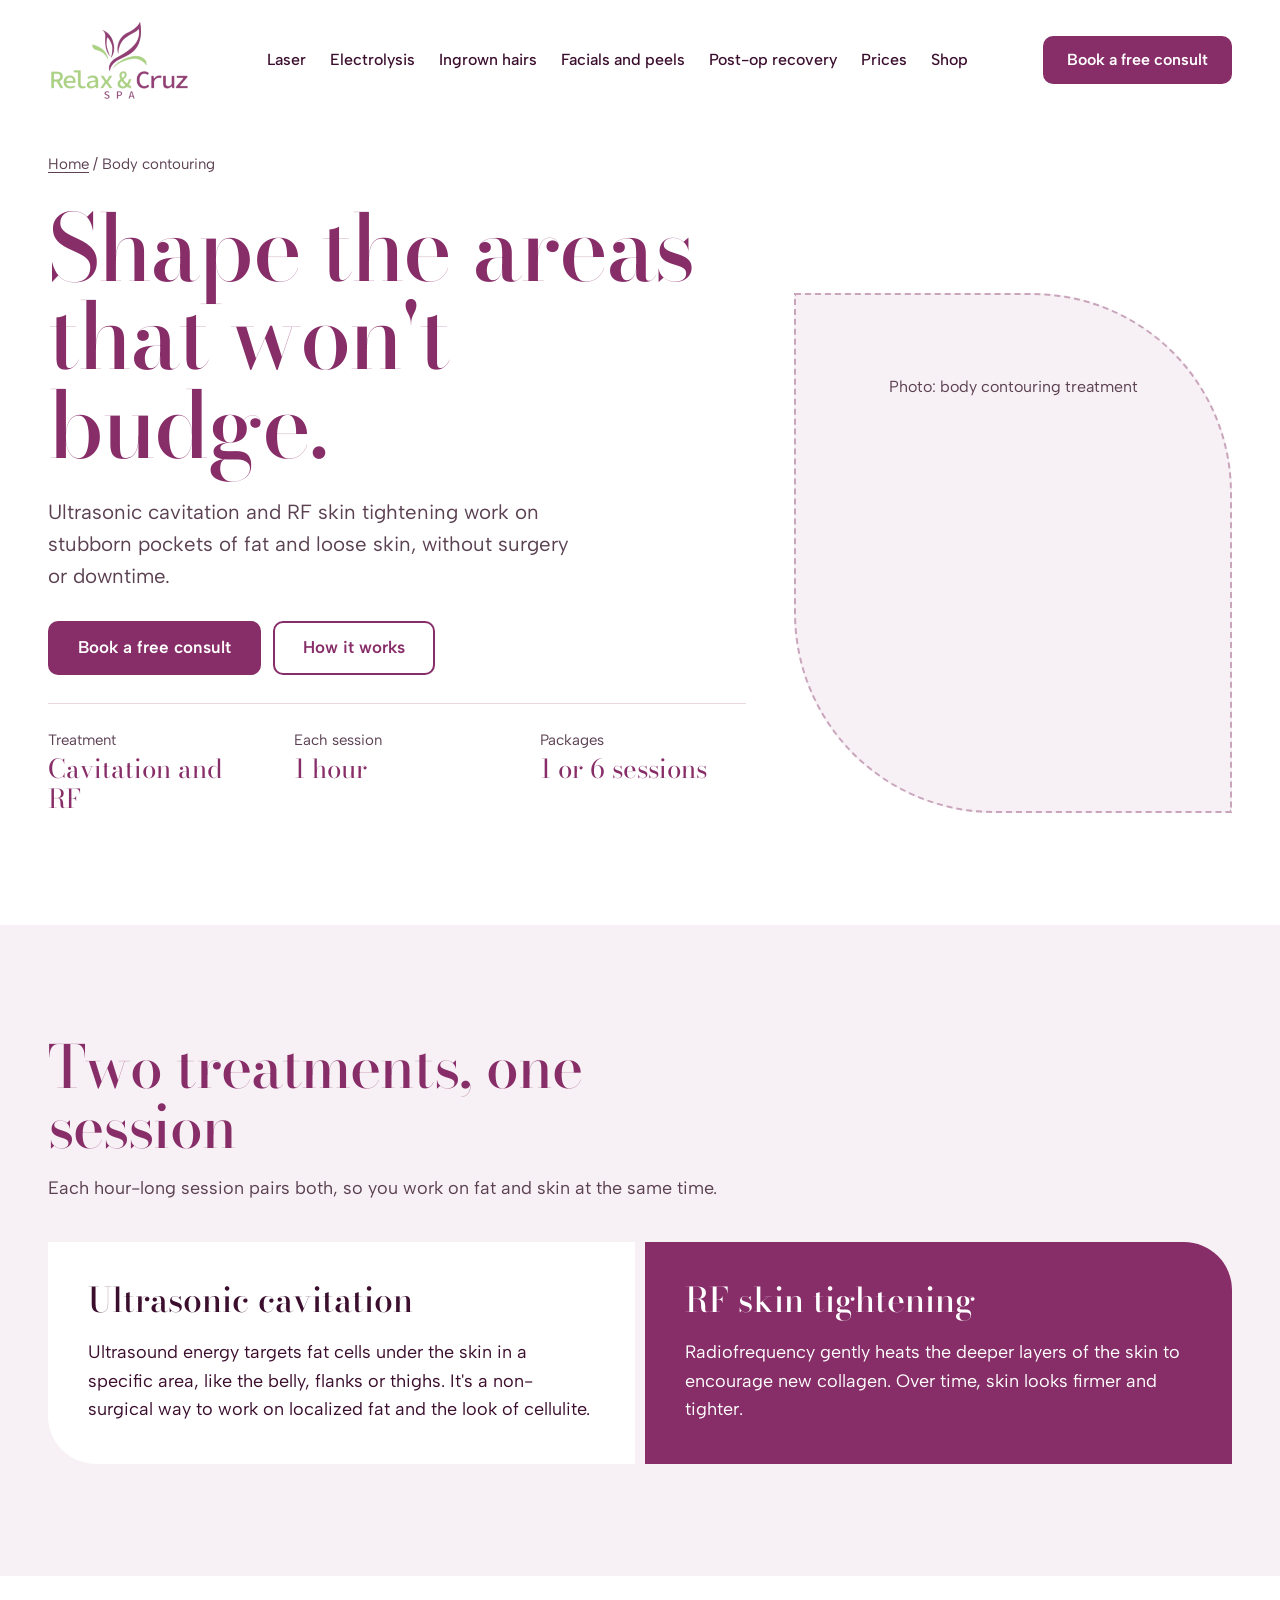
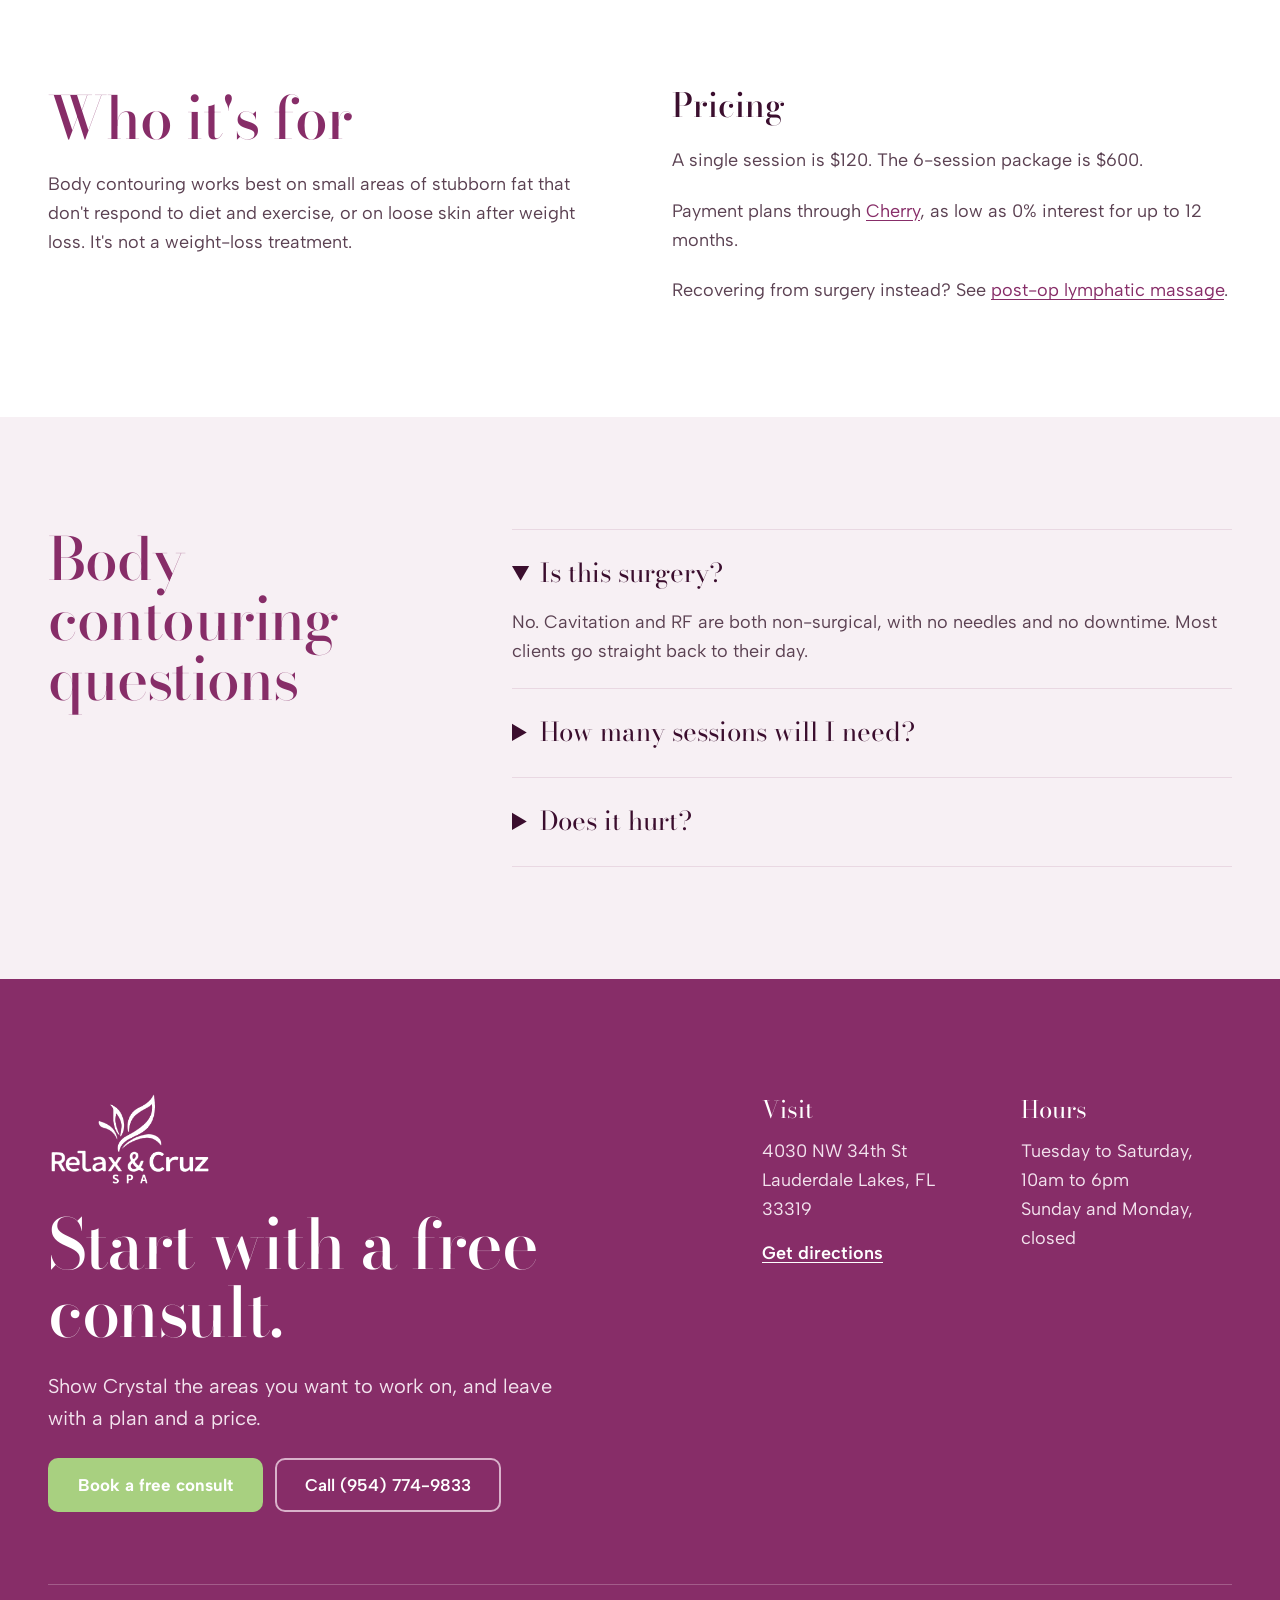
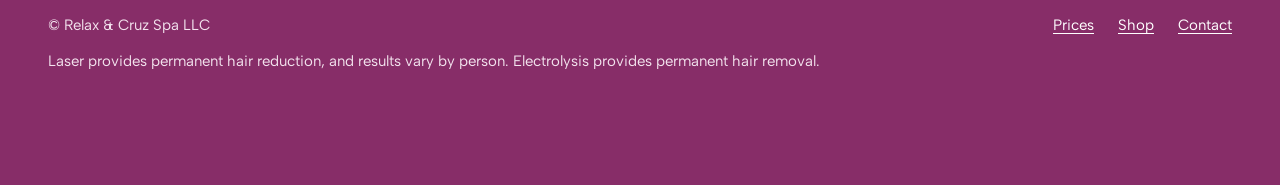
==== body-contouring/index.html @ 71f92987 "Remove footer Blog link that pointed to a page that doesn't exist Found by a crawl of the live site:" ====
<!doctype html>
<html lang="en">
<head>
<meta charset="utf-8">
<meta name="viewport" content="width=device-width, initial-scale=1">
<title>Non-Surgical Body Contouring in Lauderdale Lakes, FL | Cavitation and RF | Relax &amp; Cruz Spa</title>
<meta name="description" content="Non-surgical body contouring in Lauderdale Lakes, FL: ultrasonic cavitation for stubborn fat and RF skin tightening for loose skin. Single sessions or a 6-session package.">
<link rel="canonical" href="https://www.relaxandcruzspa.com/body-contouring/">
<meta property="og:type" content="website">
<meta property="og:site_name" content="Relax &amp; Cruz Spa">
<meta property="og:title" content="Non-surgical body contouring">
<meta property="og:description" content="Ultrasonic cavitation and RF skin tightening for stubborn areas and loose skin. No surgery, no downtime. Lauderdale Lakes, FL.">
<meta property="og:url" content="https://www.relaxandcruzspa.com/body-contouring/">
<meta name="theme-color" content="#872D68">
<link rel="icon" type="image/png" href="../favicon.png">
<link rel="apple-touch-icon" href="../apple-touch-icon.png">
<link rel="preconnect" href="https://fonts.googleapis.com">
<link rel="preconnect" href="https://fonts.gstatic.com" crossorigin>
<link rel="stylesheet" href="https://fonts.googleapis.com/css2?family=Albert+Sans:wght@400;500;600;700&family=Bodoni+Moda:ital,opsz,wght@0,6..96,400..700;1,6..96,400..700&display=swap">
<link rel="stylesheet" href="../styles.css">
<script type="application/ld+json">
{
  "@context": "https://schema.org",
  "@graph": [
    {
      "@type": "Service",
      "name": "Non-surgical body contouring",
      "serviceType": "Non-surgical body contouring",
      "url": "https://www.relaxandcruzspa.com/body-contouring/",
      "areaServed": "Lauderdale Lakes, FL",
      "provider": {
        "@type": "BeautySalon",
        "name": "Relax & Cruz Spa",
        "url": "https://www.relaxandcruzspa.com/",
        "telephone": "+1-954-774-9833",
        "address": {
          "@type": "PostalAddress",
          "streetAddress": "4030 NW 34th St",
          "addressLocality": "Lauderdale Lakes",
          "addressRegion": "FL",
          "postalCode": "33319",
          "addressCountry": "US"
        }
      }
    },
    {
      "@type": "BreadcrumbList",
      "itemListElement": [
        {
          "@type": "ListItem",
          "position": 1,
          "name": "Home",
          "item": "https://www.relaxandcruzspa.com/"
        },
        {
          "@type": "ListItem",
          "position": 2,
          "name": "Body contouring",
          "item": "https://www.relaxandcruzspa.com/body-contouring/"
        }
      ]
    },
    {
      "@type": "FAQPage",
      "mainEntity": [
        {
          "@type": "Question",
          "name": "Is this surgery?",
          "acceptedAnswer": {
            "@type": "Answer",
            "text": "No. Cavitation and RF are both non-surgical, with no needles and no downtime. Most clients go straight back to their day."
          }
        },
        {
          "@type": "Question",
          "name": "How many sessions will I need?",
          "acceptedAnswer": {
            "@type": "Answer",
            "text": "It depends on the area and your goals. Sessions are sold one at a time or as a 6-session package, and results vary by person."
          }
        },
        {
          "@type": "Question",
          "name": "Does it hurt?",
          "acceptedAnswer": {
            "@type": "Answer",
            "text": "Most clients find it comfortable. Cavitation can make a buzzing sound, and RF feels warm."
          }
        }
      ]
    }
  ]
}
</script>
</head>
<body>
<a class="skip-link" href="#main">Skip to content</a>

<header class="site-header">
  <div class="wrap header-bar">
    <a class="brand" href="../"><img src="../logo.png" alt="Relax &amp; Cruz Spa" width="276" height="162"></a>
    <nav class="nav" id="site-nav" aria-label="Main">
      <a href="../laser-hair-removal/">Laser</a>
      <a href="../electrolysis/">Electrolysis</a>
      <a href="../ingrown-hair/">Ingrown hairs</a>
      <a href="../facials-and-peels/">Facials and peels</a>
      <a href="../lymphatic-massage/">Post-op recovery</a>
      <a href="../#prices">Prices</a>
      <a href="../shop/">Shop</a>
    </nav>
    <div class="header-actions">
      <a class="header-phone" href="tel:+19547749833">(954) 774-9833</a>
      <a class="btn btn-plum" href="https://book.squareup.com/appointments/5c3y8w34fg9goo/location/LR7VH9PK37BJG/services">Book a free consult</a>
      <button class="menu-toggle" type="button" aria-expanded="false" aria-controls="site-nav" aria-label="Open menu">
        <svg width="22" height="22" viewBox="0 0 24 24" fill="none" stroke="currentColor" stroke-width="2" stroke-linecap="round" aria-hidden="true"><path d="M4 7h16M4 12h16M4 17h16"/></svg>
      </button>
    </div>
  </div>
</header>

<main id="main">

<section class="wrap page-hero">
  <div class="hero-grid">
    <div class="hero-copy">
      <p class="crumbs"><a href="../">Home</a> / Body contouring</p>
      <h1 class="h1">Shape the areas that won't budge.</h1>
      <p class="lede">Ultrasonic cavitation and RF skin tightening work on stubborn pockets of fat and loose skin, without surgery or downtime.</p>
      <div class="btn-row">
        <a class="btn btn-plum" href="https://book.squareup.com/appointments/5c3y8w34fg9goo/location/LR7VH9PK37BJG/services">Book a free consult</a>
        <a class="btn btn-outline" href="#how">How it works</a>
      </div>
      <dl class="facts">
        <div><dt>Treatment</dt><dd>Cavitation and RF</dd></div>
        <div><dt>Each session</dt><dd>1 hour</dd></div>
        <div><dt>Packages</dt><dd>1 or 6 sessions</dd></div>
      </dl>
    </div>
    <div class="hero-media">
      <div class="hero-frame">
        <!-- TODO before launch: replace this placeholder with a real photo: <img class="photo leaf-lg" src="../FILE.jpg" alt="..."> -->
        <div class="ph leaf-lg">Photo: body contouring treatment</div>
      </div>
    </div>
  </div>
</section>

<section id="how" class="section bg-tint">
  <div class="wrap">
    <div class="stack" style="gap:16px; max-width:720px">
      <h2 class="h2">Two treatments, one session</h2>
      <p class="muted">Each hour-long session pairs both, so you work on fat and skin at the same time.</p>
    </div>
    <div class="compare">
      <div>
        <h3>Ultrasonic cavitation</h3>
        <p>Ultrasound energy targets fat cells under the skin in a specific area, like the belly, flanks or thighs. It's a non-surgical way to work on localized fat and the look of cellulite.</p>
      </div>
      <div>
        <h3>RF skin tightening</h3>
        <p>Radiofrequency gently heats the deeper layers of the skin to encourage new collagen. Over time, skin looks firmer and tighter.</p>
      </div>
    </div>
  </div>
</section>

<section class="section">
  <div class="wrap split" style="align-items:flex-start">
    <div class="stack">
      <h2 class="h2">Who it's for</h2>
      <p class="muted">Body contouring works best on small areas of stubborn fat that don't respond to diet and exercise, or on loose skin after weight loss. It's not a weight-loss treatment.</p>
    </div>
    <div class="stack">
      <h3 class="h3" style="font-size:clamp(26px, 2.6vw, 34px)">Pricing</h3>
      <p class="muted">A single session is $120. The 6-session package is $600.</p>
      <p class="muted">Payment plans through <a href="https://pay.withcherry.com/relaxandcruzspa-llc">Cherry</a>, as low as 0% interest for up to 12 months.</p>
      <p class="muted">Recovering from surgery instead? See <a href="../lymphatic-massage/">post-op lymphatic massage</a>.</p>
    </div>
  </div>
</section>

<section class="section bg-tint">
  <div class="wrap faq">
    <h2 class="h2">Body contouring questions</h2>
    <div class="faq-list">
      <details open>
        <summary>Is this surgery?</summary>
        <p>No. Cavitation and RF are both non-surgical, with no needles and no downtime. Most clients go straight back to their day.</p>
      </details>
      <details>
        <summary>How many sessions will I need?</summary>
        <p>It depends on the area and your goals. Sessions are sold one at a time or as a 6-session package, and results vary by person.</p>
      </details>
      <details>
        <summary>Does it hurt?</summary>
        <p>Most clients find it comfortable. Cavitation can make a buzzing sound, and RF feels warm.</p>
      </details>
    </div>
  </div>
</section>

<section id="book" class="section bg-plum">
  <div class="wrap">
    <div class="book-grid">
      <div class="stack" style="gap:24px">
        <img src="../logo-white.png" alt="" width="276" height="162" style="height:96px; width:auto; align-self:flex-start">
        <h2 class="book-title">Start with a free consult.</h2>
        <p class="on-plum" style="font-size:20px; max-width:520px">Show Crystal the areas you want to work on, and leave with a plan and a price.</p>
        <div class="btn-row">
          <a class="btn btn-leaf" href="https://book.squareup.com/appointments/5c3y8w34fg9goo/location/LR7VH9PK37BJG/services">Book a free consult</a>
          <a class="btn btn-ghost" href="tel:+19547749833">Call (954) 774-9833</a>
        </div>
      </div>
      <div>
        <div class="info">
          <p class="info-title">Visit</p>
          <p class="on-plum">4030 NW 34th St<br>Lauderdale Lakes, FL 33319</p>
          <a class="text-link" href="https://www.google.com/maps/dir/?api=1&amp;destination=4030+NW+34th+St+Lauderdale+Lakes+FL+33319">Get directions</a>
        </div>
        <div class="info">
          <p class="info-title">Hours</p>
          <p class="on-plum">Tuesday to Saturday, 10am to 6pm<br>Sunday and Monday, closed</p>
        </div>
      </div>
    </div>
    <footer class="site-footer">
      <p>© Relax &amp; Cruz Spa LLC</p>
      <nav aria-label="Footer">
        <a href="../#prices">Prices</a>
        <a href="../shop/">Shop</a>
        <a href="../contact/">Contact</a>
      </nav>
      <p class="legal">Laser provides permanent hair reduction, and results vary by person. Electrolysis provides permanent hair removal.</p>
    </footer>
  </div>
</section>

</main>

<div class="mobile-bar">
  <a class="btn btn-outline" href="tel:+19547749833">Call</a>
  <a class="btn btn-plum" href="https://book.squareup.com/appointments/5c3y8w34fg9goo/location/LR7VH9PK37BJG/services">Book a free consult</a>
</div>

<script src="../main.js" defer></script>
</body>
</html>
---- styles.css ----
/* Relax & Cruz Spa. Shared styles for every page. */

:root {
  --plum: #872D68;
  --plum-ink: #3B0E2E;
  --plum-line: #A35C8A;
  --mauve-line: #C9A5BC;
  --leaf: #A8D080;
  --text: #5B4152;
  --on-plum: #F3E3EE;
  --tint: #F7F0F4;
  --tint-green: #F1F7EA;
  --rule: #E9D8E2;
  --white: #FFFFFF;

  --display: 'Bodoni Moda', 'Didot', 'Bodoni 72', 'Times New Roman', serif;
  --body: 'Albert Sans', 'Segoe UI', 'Helvetica Neue', Arial, sans-serif;

  --wrap: 1240px;
  --gutter: clamp(20px, 4vw, 28px);
  --section: clamp(72px, 9vw, 112px);
}

*, *::before, *::after { box-sizing: border-box; }

html { -webkit-text-size-adjust: 100%; scroll-behavior: smooth; }
@media (prefers-reduced-motion: reduce) { html { scroll-behavior: auto; } }

body {
  margin: 0;
  font-family: var(--body);
  font-size: 18px;
  line-height: 1.6;
  color: var(--plum-ink);
  background: var(--white);
}

img { max-width: 100%; height: auto; display: block; }

a { color: var(--plum); text-underline-offset: 3px; }
a:hover { color: var(--plum-ink); }

:focus-visible { outline: 3px solid var(--leaf); outline-offset: 3px; }

.skip-link {
  position: absolute; left: 12px; top: -60px; z-index: 100;
  background: var(--plum); color: var(--white); padding: 12px 18px; border-radius: 10px;
}
.skip-link:focus { top: 12px; }

.wrap { max-width: var(--wrap); margin: 0 auto; padding-inline: var(--gutter); }
.section { padding-block: var(--section); }
.bg-tint { background: var(--tint); }
.bg-green { background: var(--tint-green); }
.bg-plum { background: var(--plum); color: var(--white); }

/* Type */
h1, h2, h3, .display { font-family: var(--display); font-weight: 500; margin: 0; }
.h1 { font-size: clamp(46px, 7.2vw, 108px); line-height: 0.96; letter-spacing: -0.02em; color: var(--plum); }
.h2 { font-size: clamp(36px, 4.6vw, 64px); line-height: 1.02; letter-spacing: -0.015em; color: var(--plum); }
.h3 { font-size: clamp(28px, 3.2vw, 44px); line-height: 1.08; color: var(--plum-ink); }
.bg-plum .h2 { color: var(--white); }
p { margin: 0; }
.lede { font-size: clamp(18px, 1.6vw, 21px); line-height: 1.55; color: var(--text); max-width: 540px; }
.muted { color: var(--text); }
.small { font-size: 15px; }
.stack { display: flex; flex-direction: column; gap: 22px; }
.stack-sm { display: flex; flex-direction: column; gap: 10px; }

/* Leaf shape from her logo, used on frames and panels */
.leaf-lg { border-radius: 0 200px 0 200px; }
.leaf-md { border-radius: 0 120px 0 120px; }
.leaf-sm { border-radius: 0 32px 0 32px; }
.leaf-rev { border-radius: 200px 0 200px 0; }
@media (max-width: 720px) {
  .leaf-lg, .leaf-rev { border-radius: 0 96px 0 96px; }
  .leaf-md { border-radius: 0 64px 0 64px; }
}

/* Buttons */
.btn {
  display: inline-flex; align-items: center; justify-content: center;
  min-height: 54px; padding: 0 28px; border-radius: 10px;
  font-family: var(--body); font-weight: 600; font-size: 17px; text-decoration: none;
  border: 2px solid transparent; cursor: pointer;
}
.btn-plum { background: var(--plum); color: var(--white); }
.btn-plum:hover { background: var(--plum-ink); color: var(--white); }
.btn-outline { background: var(--white); color: var(--plum); border-color: var(--plum); }
.btn-outline:hover { background: var(--tint); color: var(--plum-ink); }
.btn-leaf { background: var(--leaf); color: var(--plum-ink); font-weight: 700; }
.btn-leaf:hover { background: #BADD99; color: var(--plum-ink); }
.btn-ghost { background: transparent; color: var(--white); border-color: #D9B2CB; }
.btn-ghost:hover { background: rgba(255,255,255,0.08); color: var(--white); }
.btn-row { display: flex; flex-wrap: wrap; gap: 12px; }
.text-link { font-weight: 600; min-height: 44px; display: inline-flex; align-items: center; align-self: flex-start; }

/* Photo placeholders. Replace each with an <img> before launch. */
.ph {
  display: flex; align-items: center; justify-content: center; text-align: center;
  padding: 40px; background: var(--tint); border: 2px dashed var(--mauve-line);
  color: var(--text); font-size: 16px;
}
.photo { width: 100%; height: 100%; object-fit: cover; }

/* Header */
.site-header { position: relative; z-index: 20; background: var(--white); }
.header-bar { display: flex; align-items: center; justify-content: space-between; gap: 16px 40px; padding-block: 18px; }
.brand img { height: 84px; width: auto; }
.nav { display: flex; align-items: center; gap: 8px 24px; }
.nav a { color: var(--plum-ink); text-decoration: none; font-size: 16px; font-weight: 500; white-space: nowrap; }
.nav a:hover { color: var(--plum); text-decoration: underline; }
.header-actions { display: flex; align-items: center; gap: 20px; }
.header-phone { color: var(--plum-ink); text-decoration: none; font-weight: 600; font-size: 16px; white-space: nowrap; }
.header-actions .btn { min-height: 48px; padding: 0 22px; font-size: 16px; white-space: nowrap; }
.menu-toggle {
  display: none; width: 48px; height: 48px; border-radius: 10px;
  border: 2px solid var(--rule); background: var(--white); color: var(--plum);
  align-items: center; justify-content: center; padding: 0; cursor: pointer;
}
/* The phone number lives in the mobile bar and the booking section; the header shows it only on very wide screens. */
.header-phone { display: none; }
@media (min-width: 1500px) { .header-phone { display: inline; } }
@media (max-width: 1180px) {
  .brand img { height: 60px; }
  .menu-toggle { display: inline-flex; }
  .nav {
    display: none; position: absolute; left: 0; right: 0; top: 100%;
    flex-direction: column; align-items: stretch; gap: 0;
    background: var(--white); border-top: 1px solid var(--rule); border-bottom: 1px solid var(--rule);
    padding: 8px var(--gutter) 16px;
  }
  .nav.is-open { display: flex; }
  .nav a { font-size: 19px; padding: 12px 0; border-bottom: 1px solid var(--rule); }
  .nav a:last-child { border-bottom: 0; }
}
@media (max-width: 520px) {
  .header-actions .btn { display: none; }
}

/* Hero */
.hero { padding-top: clamp(16px, 3vw, 32px); padding-bottom: var(--section); }
.hero-grid { display: flex; flex-wrap: wrap; gap: 48px; align-items: flex-end; }
.hero-copy { flex: 1 1 600px; min-width: 0; display: flex; flex-direction: column; gap: 28px; }
.hero-media { flex: 1 1 340px; min-width: 0; }
.rating { display: flex; gap: 10px; align-items: center; font-size: 16px; color: var(--text); }
.hero-frame { position: relative; height: 560px; }
.hero-frame .ph, .hero-frame img { position: absolute; inset: 0; }
.hero-frame .ph { align-items: flex-start; padding-top: 18%; }
.offer-card {
  position: absolute; left: 20px; right: 20px; bottom: 20px; max-width: 340px;
  background: var(--plum); color: var(--white); padding: 26px 28px 18px;
  display: flex; flex-direction: column; gap: 6px;
}
.offer-card .price { font-family: var(--display); font-weight: 500; font-size: 68px; line-height: 1; }
.offer-card .what { font-size: 19px; font-weight: 600; line-height: 1.35; }
.offer-card .terms { font-size: 15px; color: var(--on-plum); }
.offer-card a { color: var(--white); }
@media (max-width: 720px) {
  .hero-frame { height: 440px; }
  .offer-card .price { font-size: 56px; }
}

/* Skin tone shade card */
.shades-block { margin-top: 56px; display: flex; flex-direction: column; gap: 16px; }
.shades { display: flex; height: 190px; overflow: hidden; }
.shade { flex: 1 1 0; padding: 16px 20px; font-family: var(--display); font-size: clamp(24px, 3.6vw, 52px); line-height: 1; color: var(--plum-ink); }
.shade.on-dark { color: var(--white); }
.shades-caption { display: flex; flex-wrap: wrap; gap: 8px 32px; justify-content: space-between; align-items: baseline; }
@media (max-width: 720px) {
  .shades { height: 96px; }
  .shade { padding: 10px; }
}

/* Laser explainer */
.split { display: flex; flex-wrap: wrap; gap: 64px; align-items: center; }
.split > * { flex: 1 1 420px; min-width: 0; }
.diagram { position: relative; height: 420px; overflow: hidden; background: #EBC9BC; }
.diagram > span { position: absolute; display: block; }
.d-air { left: 0; right: 0; top: 0; height: 22%; background: #4A1238; }
.d-skin { left: 0; right: 0; top: 22%; height: 16%; background: #6E4226; }
.d-label { color: var(--white); font-size: 14px; font-weight: 600; }
.d-label.dark { color: var(--plum-ink); }
.d-skin-label { left: 30%; top: 26%; }
@media (max-width: 720px) { .d-skin-label { left: 30%; top: 27%; font-size: 13px; } }
.d-beam-short { left: 18%; top: 0; width: 16px; height: 31%; background: #D79BC0; }
.d-heat { width: 60px; height: 60px; border-radius: 999px; }
.d-beam-long { left: 68%; top: 0; width: 16px; height: 76%; background: var(--leaf); }
.d-hair { left: calc(68% + 5px); top: 30%; width: 6px; height: 46%; background: #2B160E; border-radius: 3px; }
.d-bulb { left: calc(68% - 5px); top: calc(76% - 14px); width: 26px; height: 30px; border-radius: 50% 50% 45% 45%; background: #2B160E; }
.legend { display: flex; flex-direction: column; gap: 10px; font-size: 16px; color: var(--text); margin-top: 20px; }
.legend span { display: flex; gap: 12px; align-items: flex-start; }
.legend i { flex: 0 0 auto; width: 16px; height: 16px; margin-top: 5px; border-radius: 0 8px 0 8px; }

/* Services list */
.services { display: flex; flex-direction: column; margin-top: 40px; }
.service-row { display: flex; flex-wrap: wrap; gap: 12px 48px; padding-block: 36px; border-top: 1px solid var(--rule); }
.service-row:last-child { border-bottom: 1px solid var(--rule); }
.service-row h3 { flex: 1 1 380px; }
.service-row > div { flex: 1 1 440px; display: flex; flex-direction: column; gap: 10px; }

/* $499 offer */
.offer-grid { display: flex; flex-wrap: wrap; gap: 56px 80px; align-items: flex-start; }
.offer-grid > div { flex: 1 1 420px; min-width: 0; }
.offer-price { font-family: var(--display); font-weight: 500; font-size: clamp(104px, 13vw, 184px); line-height: 0.85; letter-spacing: -0.03em; }
.offer-title { font-size: clamp(28px, 3.4vw, 44px); line-height: 1.08; color: var(--white); }
.on-plum { color: var(--on-plum); }
.choice { display: flex; flex-direction: column; gap: 6px; }
.choice .lead { font-family: var(--display); font-weight: 500; font-size: 30px; line-height: 1.1; }
.choice .areas { font-size: 19px; color: var(--on-plum); }
.or { font-family: var(--display); font-style: italic; font-size: 24px; color: var(--leaf); }

/* Price finder */
.finder { display: flex; flex-wrap: wrap; gap: 48px; align-items: flex-start; margin-top: 48px; }
.finder-list { flex: 1 1 280px; position: relative; margin: 0; padding: 0; list-style: none; }
.finder-list::before { content: ""; position: absolute; left: 9px; top: 22px; bottom: 22px; width: 2px; background: var(--mauve-line); }
.finder-list li { position: relative; }
.area-btn {
  width: 100%; min-height: 48px; padding: 6px 0; border: 0; background: transparent;
  display: flex; gap: 18px; align-items: center; text-align: left;
  font-family: var(--body); font-size: 20px; font-weight: 500; color: var(--plum-ink); cursor: pointer;
}
.area-btn::before {
  content: ""; flex: 0 0 auto; width: 20px; height: 20px; border-radius: 999px;
  border: 2px solid var(--plum); background: var(--white);
}
.area-btn[aria-pressed="true"] { font-weight: 700; }
.area-btn[aria-pressed="true"]::before { background: var(--plum); }
.area-btn:hover { color: var(--plum); }
.finder-panel { flex: 2 1 520px; min-width: 0; background: var(--white); padding: clamp(28px, 5vw, 56px); display: flex; flex-direction: column; gap: 26px; }
.finder-panel .tier { font-size: 18px; font-weight: 600; color: var(--plum); }
.prices { display: flex; flex-wrap: wrap; gap: 20px 48px; }
.price-box { display: flex; flex-direction: column; gap: 2px; }
.price-box .label { font-size: 16px; color: var(--text); }
.price-box .amount { font-family: var(--display); font-size: 40px; line-height: 1.1; color: var(--plum); }
.price-box .extra { font-size: 15px; font-weight: 600; color: var(--plum-ink); }
.offer-note { background: var(--tint-green); padding: 18px 22px; font-size: 17px; }
.finder-cta { display: flex; flex-wrap: wrap; gap: 14px 24px; align-items: center; }
.finder-cta .small { max-width: 320px; }

/* Reviews */
.quote { font-family: var(--display); font-style: italic; font-weight: 400; font-size: clamp(34px, 4.2vw, 58px); line-height: 1.12; color: var(--plum); margin: 0; }
.ba { display: flex; gap: 10px; }
.ba .ph { flex: 1 1 0; height: 200px; padding: 12px; font-size: 15px; }
.ba .ph:first-child { border-radius: 0 64px 0 0; }
.ba .ph:last-child { border-radius: 0 0 0 64px; }

/* About Crystal */
.about-name { font-size: clamp(56px, 7.6vw, 116px); line-height: 0.92; letter-spacing: -0.02em; color: var(--plum); }
.about-frame { height: 540px; }
.creds { margin: 0; padding: 0; list-style: none; display: flex; flex-direction: column; gap: 12px; }
.creds li { display: flex; gap: 14px; align-items: center; }
.creds li::before { content: ""; flex: 0 0 auto; width: 12px; height: 18px; border-radius: 0 12px 0 12px; background: var(--plum); }
@media (max-width: 720px) { .about-frame { height: 420px; } }

/* FAQ */
.faq { display: flex; flex-wrap: wrap; gap: 32px 64px; }
.faq > h2 { flex: 1 1 320px; }
.faq-list { flex: 2 1 560px; min-width: 0; }
.faq-list details { border-top: 1px solid var(--rule); padding-block: 22px; }
.faq-list details:last-child { border-bottom: 1px solid var(--rule); }
.faq-list summary { font-family: var(--display); font-size: 26px; color: var(--plum-ink); cursor: pointer; min-height: 44px; }
.faq-list details p { margin-top: 12px; color: var(--text); }

/* Book and footer */
.book-grid { display: flex; flex-wrap: wrap; gap: 48px 64px; align-items: flex-start; }
.book-grid > div:first-child { flex: 1 1 520px; }
.book-grid > div:last-child { flex: 1 1 340px; display: flex; flex-wrap: wrap; gap: 32px 48px; }
.book-grid .info { flex: 1 1 200px; display: flex; flex-direction: column; gap: 8px; }
.info-title { font-family: var(--display); font-size: 24px; }
.book-title { font-size: clamp(42px, 5.4vw, 80px); line-height: 0.98; letter-spacing: -0.02em; color: var(--white); }
.bg-plum a { color: var(--white); }
.site-footer { display: flex; flex-wrap: wrap; gap: 12px 40px; justify-content: space-between; margin-top: 72px; padding-top: 28px; border-top: 1px solid var(--plum-line); font-size: 15px; color: var(--on-plum); }
.site-footer nav { display: flex; flex-wrap: wrap; gap: 8px 24px; }
.site-footer .legal { flex: 1 1 100%; }

/* Mobile call and book bar */
.mobile-bar { display: none; }
@media (max-width: 720px) {
  body { padding-bottom: 88px; }
  .mobile-bar {
    display: flex; gap: 10px; position: fixed; left: 0; right: 0; bottom: 0; z-index: 30;
    background: var(--white); border-top: 1px solid var(--rule);
    padding: 12px 16px calc(12px + env(safe-area-inset-bottom, 0px));
  }
  .mobile-bar .btn { min-height: 52px; font-size: 16px; padding: 0 18px; }
  .mobile-bar .btn-plum { flex: 1 1 auto; }
}

/* Service pages */
.page-hero { padding-top: clamp(16px, 3vw, 32px); padding-bottom: var(--section); }
.page-hero .hero-frame { height: 520px; }
@media (max-width: 720px) { .page-hero .hero-frame { height: 380px; } }
.crumbs { font-size: 15px; color: var(--text); }
.crumbs a { color: var(--text); }
.facts { display: flex; flex-wrap: wrap; gap: 20px 40px; margin: 0; padding: 24px 0 0; border-top: 1px solid var(--rule); }
.facts div { flex: 1 1 140px; display: flex; flex-direction: column; gap: 2px; }
.facts dt { font-size: 15px; color: var(--text); }
.facts dd { margin: 0; font-family: var(--display); font-size: 26px; line-height: 1.15; color: var(--plum); }

.tone-key { display: flex; gap: 10px; margin-top: 12px; }
.tone-key > div { padding: 18px 22px; display: flex; flex-direction: column; gap: 4px; font-size: 16px; color: var(--text); }
.tone-key > div:first-child { flex: 3 1 0; background: #F6E6EF; border-radius: 0 0 0 32px; }
.tone-key > div:last-child { flex: 3 1 0; background: var(--tint-green); border-radius: 0 32px 0 0; }
.tone-key strong { color: var(--plum-ink); font-size: 18px; }
@media (max-width: 720px) { .tone-key { flex-direction: column; } }

.steps { list-style: none; margin: 48px 0 0; padding: 0; display: grid; grid-template-columns: repeat(4, 1fr); gap: 40px 48px; counter-reset: step; }
@media (max-width: 1100px) { .steps { grid-template-columns: repeat(2, 1fr); } }
@media (max-width: 600px) { .steps { grid-template-columns: 1fr; } }
.steps li { display: flex; flex-direction: column; gap: 10px; counter-increment: step; }
.steps li::before {
  content: counter(step); display: flex; align-items: center; justify-content: center;
  width: 52px; height: 52px; border-radius: 0 26px 0 26px; background: var(--plum); color: var(--white);
  font-family: var(--display); font-size: 26px;
}
.steps h3 { font-size: 26px; line-height: 1.15; color: var(--plum-ink); }
.steps p { color: var(--text); font-size: 17px; }

.table-scroll { margin-top: 40px; overflow-x: auto; background: var(--white); }
.price-table { width: 100%; min-width: 640px; border-collapse: collapse; font-size: 17px; }
.price-table th, .price-table td { padding: 18px 20px; text-align: left; vertical-align: top; border-bottom: 1px solid var(--rule); }
.price-table thead th { font-size: 15px; font-weight: 600; color: var(--text); }
.price-table tbody th { font-family: var(--display); font-weight: 500; font-size: 24px; color: var(--plum-ink); white-space: nowrap; }
.price-table td.areas { color: var(--text); max-width: 360px; }
.price-table td.num { font-family: var(--display); font-size: 24px; color: var(--plum); white-space: nowrap; }
.price-table tbody tr:last-child th, .price-table tbody tr:last-child td { border-bottom: 0; }
.price-notes { display: flex; flex-wrap: wrap; gap: 20px 48px; margin-top: 28px; }
.price-notes > * { flex: 1 1 300px; }

.cross-links { display: flex; flex-wrap: wrap; gap: 20px; margin-top: 40px; }
.cross-links > * { flex: 1 1 260px; display: flex; flex-direction: column; gap: 8px; padding: 28px; background: var(--tint); text-decoration: none; color: var(--plum-ink); }
.cross-links a:hover { background: #F0E3EB; color: var(--plum-ink); }
.cross-links strong { font-family: var(--display); font-weight: 500; font-size: 28px; line-height: 1.1; color: var(--plum); }
.cross-links span { color: var(--text); font-size: 17px; }
.nav a[aria-current="page"] { color: var(--plum); text-decoration: underline; }
.sr-only { position: absolute; width: 1px; height: 1px; padding: 0; margin: -1px; overflow: hidden; clip: rect(0 0 0 0); white-space: nowrap; border: 0; }
@media (max-width: 720px) {
  .price-table { min-width: 0; }
  .price-table thead { display: none; }
  .price-table tbody tr { display: grid; grid-template-columns: repeat(3, 1fr); gap: 4px 12px; padding: 22px 20px; border-bottom: 1px solid var(--rule); }
  .price-table tbody tr:last-child { border-bottom: 0; }
  .price-table th, .price-table td { display: block; padding: 0; border: 0; }
  .price-table tbody th, .price-table td.areas { grid-column: 1 / -1; max-width: none; }
  .price-table td.areas { font-size: 16px; margin-bottom: 10px; }
  .price-table td.num { font-size: 22px; }
  .price-table td.num::before { content: attr(data-label); display: block; font-family: var(--body); font-size: 13px; color: var(--text); }
}

/* Side-by-side comparison cards */
.compare { display: flex; flex-wrap: wrap; gap: 10px; margin-top: 40px; }
.compare > div { flex: 1 1 340px; padding: clamp(24px, 4vw, 40px); display: flex; flex-direction: column; gap: 18px; }
.compare > div:first-child { background: var(--white); border-radius: 0 0 0 48px; }
.compare > div:last-child { background: var(--plum); color: var(--white); border-radius: 0 48px 0 0; }
.compare h3 { font-size: 34px; line-height: 1.1; color: inherit; }
.compare dl { margin: 0; display: flex; flex-direction: column; gap: 14px; }
.compare dt { font-size: 14px; font-weight: 600; opacity: .8; }
.compare dd { margin: 2px 0 0; font-size: 18px; }
.compare a { color: inherit; }
@media (min-width: 900px) { .cross-links { flex-wrap: nowrap; } }
@media (max-width: 899px) { .cross-links > * { flex-basis: 100%; } }

/* Service menu (facials, massage, shop) */
.menu { margin-top: 40px; display: flex; flex-direction: column; }
.menu-group + .menu-group { margin-top: 56px; }
.menu-group > h3 { font-size: clamp(26px, 2.6vw, 34px); color: var(--plum); margin-bottom: 8px; }
.menu-item { display: flex; flex-wrap: wrap; gap: 6px 40px; padding-block: 24px; border-top: 1px solid var(--rule); }
.menu-item:last-child { border-bottom: 1px solid var(--rule); }
.menu-item .name { flex: 1 1 260px; font-family: var(--display); font-size: 24px; line-height: 1.2; color: var(--plum-ink); }
.menu-item .desc { flex: 2 1 380px; color: var(--text); font-size: 17px; }
.menu-item .meta { flex: 0 0 auto; min-width: 140px; text-align: right; font-weight: 600; color: var(--plum); font-size: 17px; }
@media (max-width: 720px) { .menu-item .meta { text-align: left; } }
.map-frame { width: 100%; height: 420px; border: 0; display: block; }
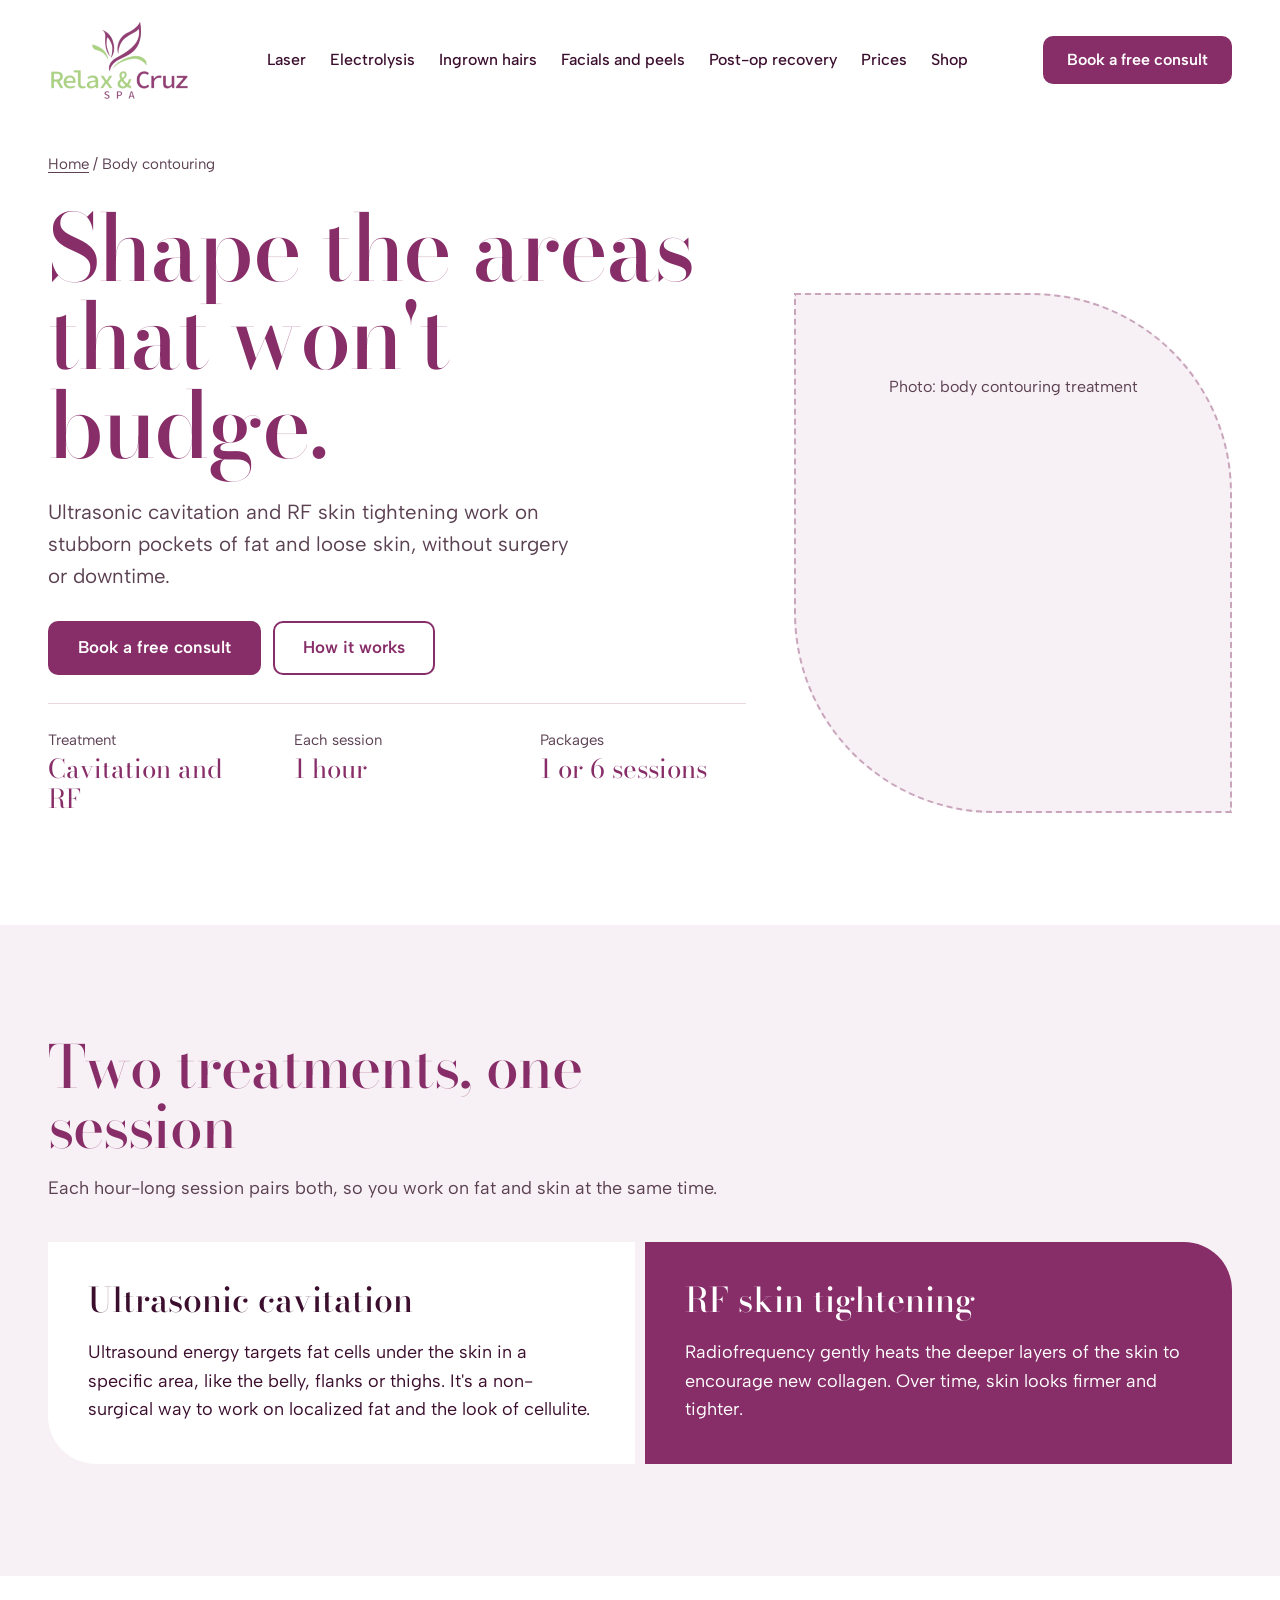
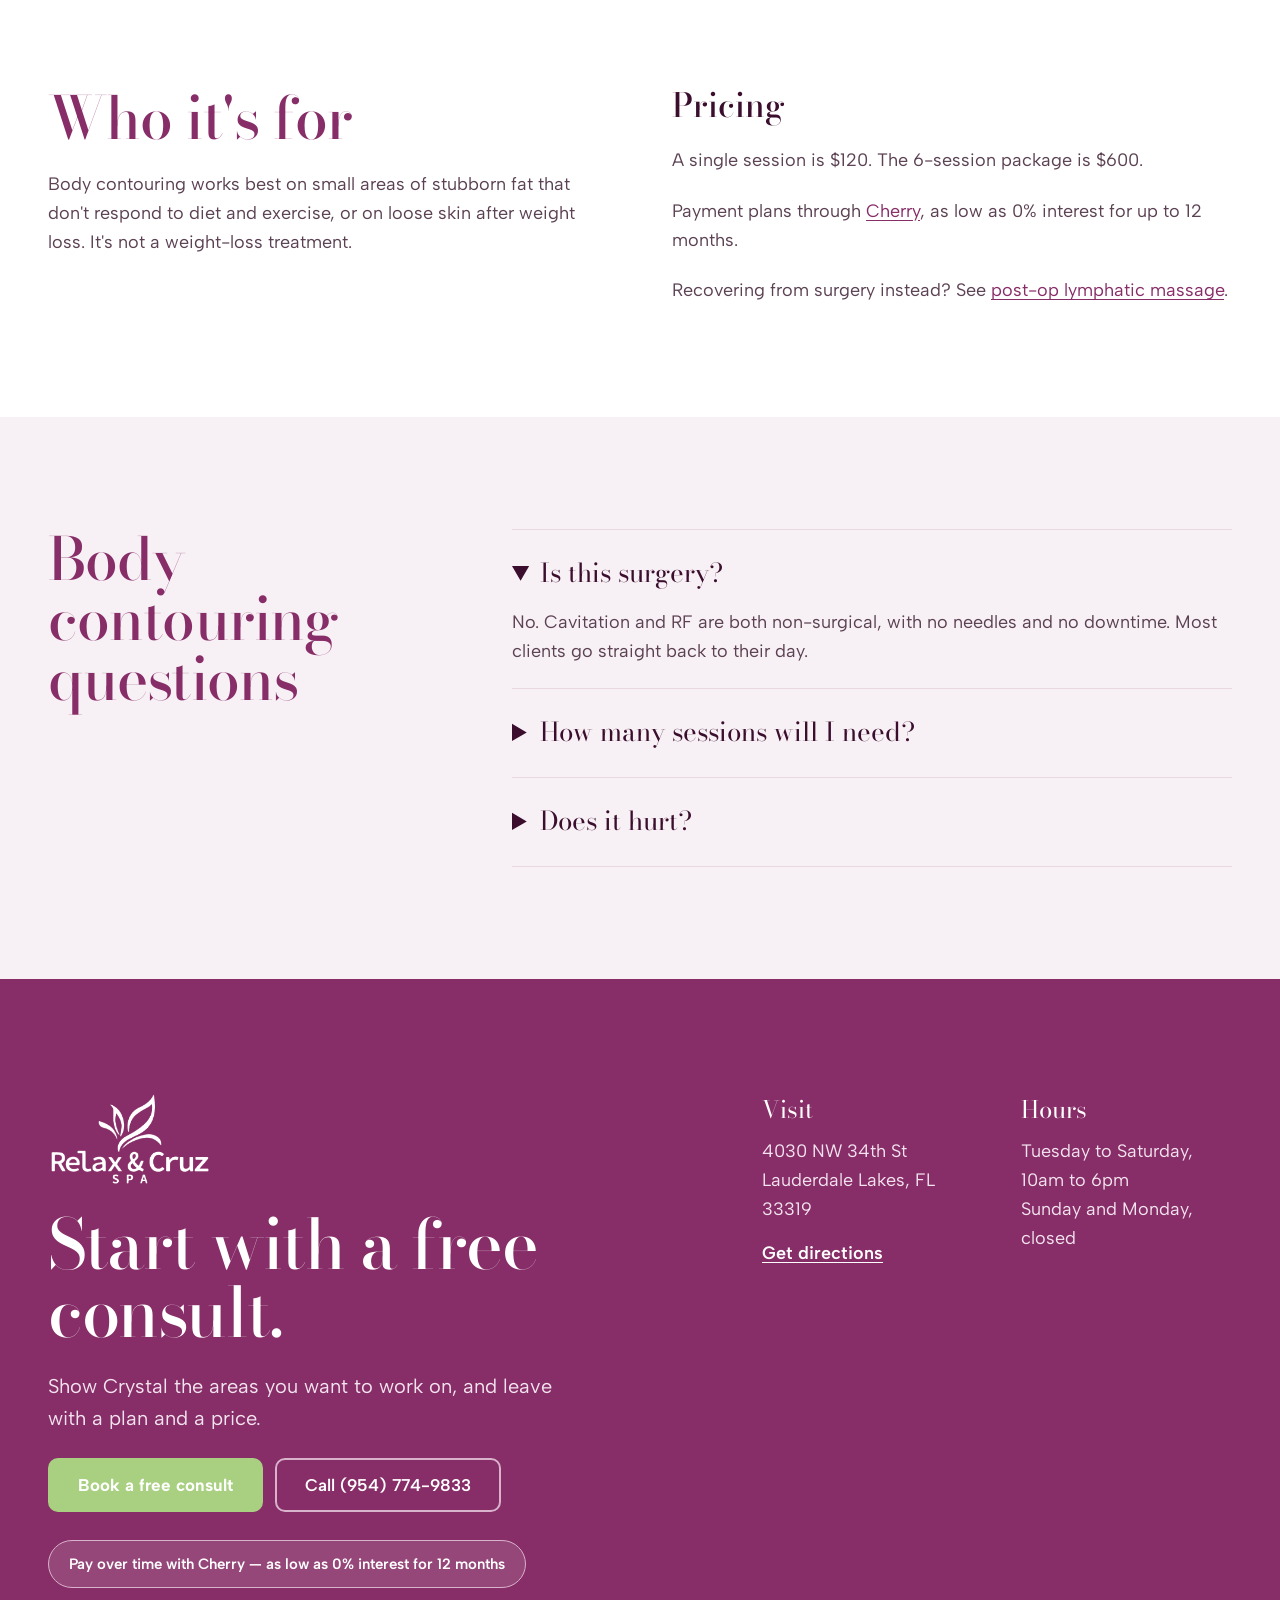
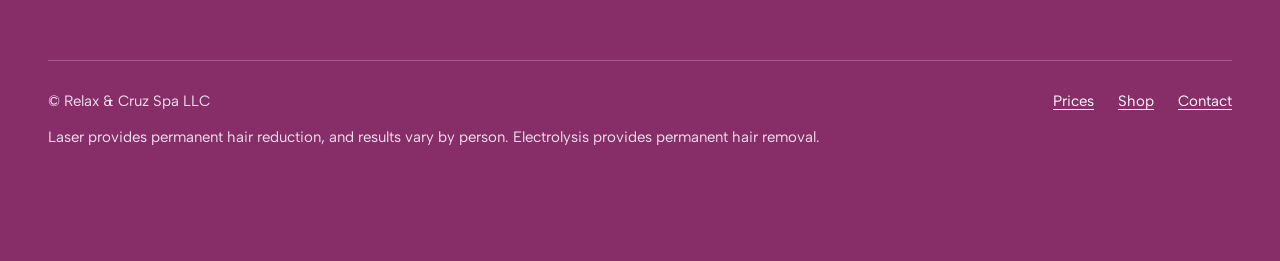
==== commit a86518f0: "Add Cherry financing button and new laser hero video - Cherry: add a "Pay over time with Cherry" pil" ====
--- a/body-contouring/index.html
+++ b/body-contouring/index.html
@@ -3,8 +3,8 @@
 <head>
 <meta charset="utf-8">
 <meta name="viewport" content="width=device-width, initial-scale=1">
-<title>Non-Surgical Body Contouring in Lauderdale Lakes, FL | Cavitation and RF | Relax &amp; Cruz Spa</title>
-<meta name="description" content="Non-surgical body contouring in Lauderdale Lakes, FL: ultrasonic cavitation for stubborn fat and RF skin tightening for loose skin. Single sessions or a 6-session package.">
+<title>Body Contouring, Cavitation &amp; RF | Lauderdale Lakes, FL</title>
+<meta name="description" content="Non-surgical body contouring in Lauderdale Lakes, FL: cavitation for stubborn fat and RF skin tightening. $120 a session or 6 for $600.">
 <link rel="canonical" href="https://www.relaxandcruzspa.com/body-contouring/">
 <meta property="og:type" content="website">
 <meta property="og:site_name" content="Relax &amp; Cruz Spa">
@@ -210,6 +210,7 @@
           <a class="btn btn-leaf" href="https://book.squareup.com/appointments/5c3y8w34fg9goo/location/LR7VH9PK37BJG/services">Book a free consult</a>
           <a class="btn btn-ghost" href="tel:+19547749833">Call (954) 774-9833</a>
         </div>
+          <a class="cherry-note" href="https://pay.withcherry.com/relaxandcruzspa-llc">Pay over time with Cherry — as low as 0% interest for 12 months</a>
       </div>
       <div>
         <div class="info">
--- a/styles.css
+++ b/styles.css
@@ -145,7 +145,7 @@
 .hero-media { flex: 1 1 340px; min-width: 0; }
 .rating { display: flex; gap: 10px; align-items: center; font-size: 16px; color: var(--text); }
 .hero-frame { position: relative; height: 560px; }
-.hero-frame .ph, .hero-frame img { position: absolute; inset: 0; }
+.hero-frame .ph, .hero-frame img, .hero-frame video { position: absolute; inset: 0; }
 .hero-frame .ph { align-items: flex-start; padding-top: 18%; }
 .offer-card {
   position: absolute; left: 20px; right: 20px; bottom: 20px; max-width: 340px;
@@ -240,10 +240,12 @@
 
 /* Reviews */
 .quote { font-family: var(--display); font-style: italic; font-weight: 400; font-size: clamp(34px, 4.2vw, 58px); line-height: 1.12; color: var(--plum); margin: 0; }
-.ba { display: flex; gap: 10px; }
-.ba .ph { flex: 1 1 0; height: 200px; padding: 12px; font-size: 15px; }
-.ba .ph:first-child { border-radius: 0 64px 0 0; }
-.ba .ph:last-child { border-radius: 0 0 0 64px; }
+
+/* Before and after photos */
+.results { margin-top: 40px; display: grid; grid-template-columns: repeat(auto-fit, minmax(min(100%, 320px), 1fr)); gap: 32px; }
+.result { margin: 0; display: flex; flex-direction: column; gap: 10px; }
+.result img { display: block; width: 100%; height: auto; border-radius: 0 48px 0 48px; }
+.result figcaption { font-size: 16px; color: var(--text); }
 
 /* About Crystal */
 .about-name { font-size: clamp(56px, 7.6vw, 116px); line-height: 0.92; letter-spacing: -0.02em; color: var(--plum); }
@@ -371,3 +373,29 @@
 .menu-item .meta { flex: 0 0 auto; min-width: 140px; text-align: right; font-weight: 600; color: var(--plum); font-size: 17px; }
 @media (max-width: 720px) { .menu-item .meta { text-align: left; } }
 .map-frame { width: 100%; height: 420px; border: 0; display: block; }
+
+
+/* ===== Laser hero video (scoped) ===== */
+.hero-frame--video { height: 620px; }
+.hero-frame--video video { object-position: 50% 32%; }
+.offer-card--compact {
+  left: auto; right: 0; bottom: 0; max-width: 300px;
+  padding: 20px 24px 16px; gap: 4px;
+}
+.offer-card--compact .price { font-size: 52px; }
+.offer-card--compact .what { font-size: 17px; }
+.offer-card--compact .terms { display: none; }
+@media (max-width: 720px) {
+  .hero-frame--video { height: 460px; }
+  .offer-card--compact .price { font-size: 44px; }
+}
+
+/* ===== Cherry financing button (on plum booking section) ===== */
+.cherry-note {
+  display: inline-flex; align-items: center; align-self: flex-start;
+  margin-top: 4px; padding: 11px 20px; border-radius: 999px;
+  background: rgba(255,255,255,0.12); border: 1px solid #D9B2CB;
+  color: var(--white); font-weight: 600; font-size: 15px;
+  text-decoration: none; min-height: 44px;
+}
+.cherry-note:hover { background: rgba(255,255,255,0.22); color: var(--white); }
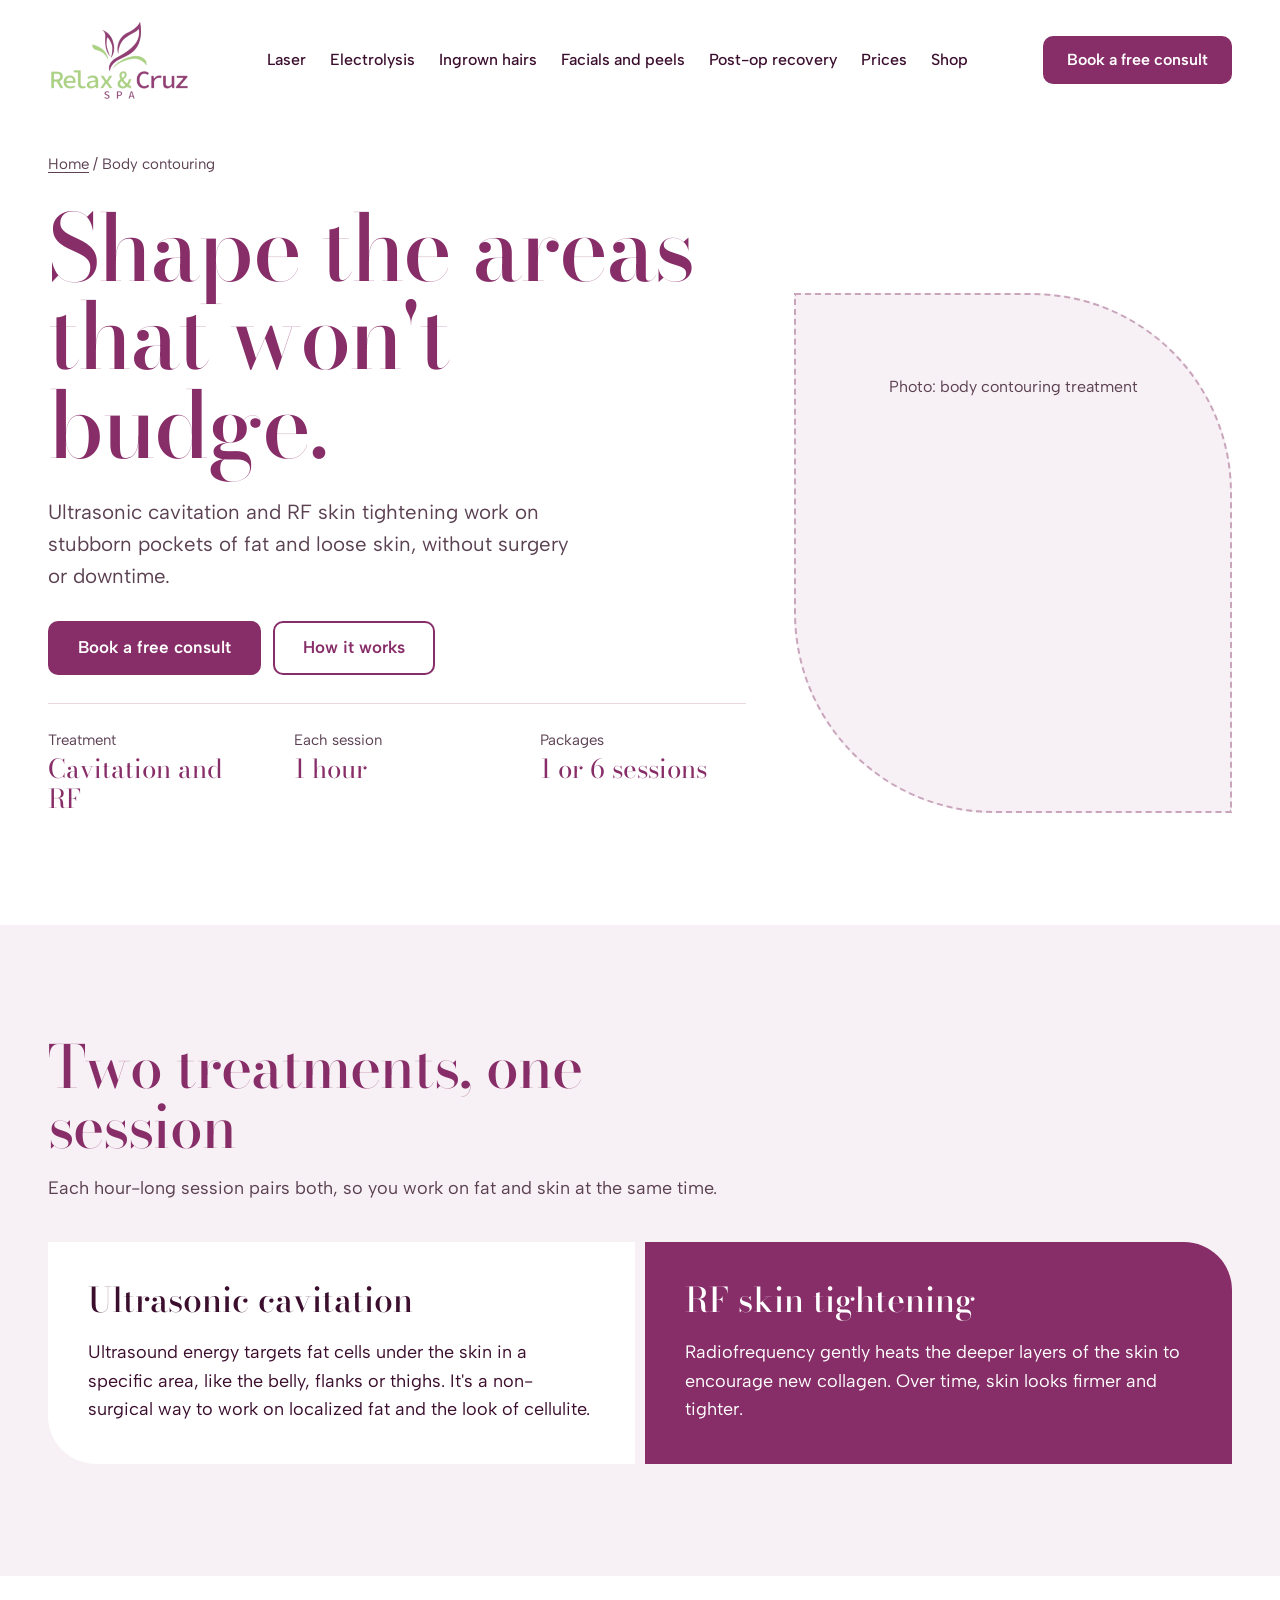
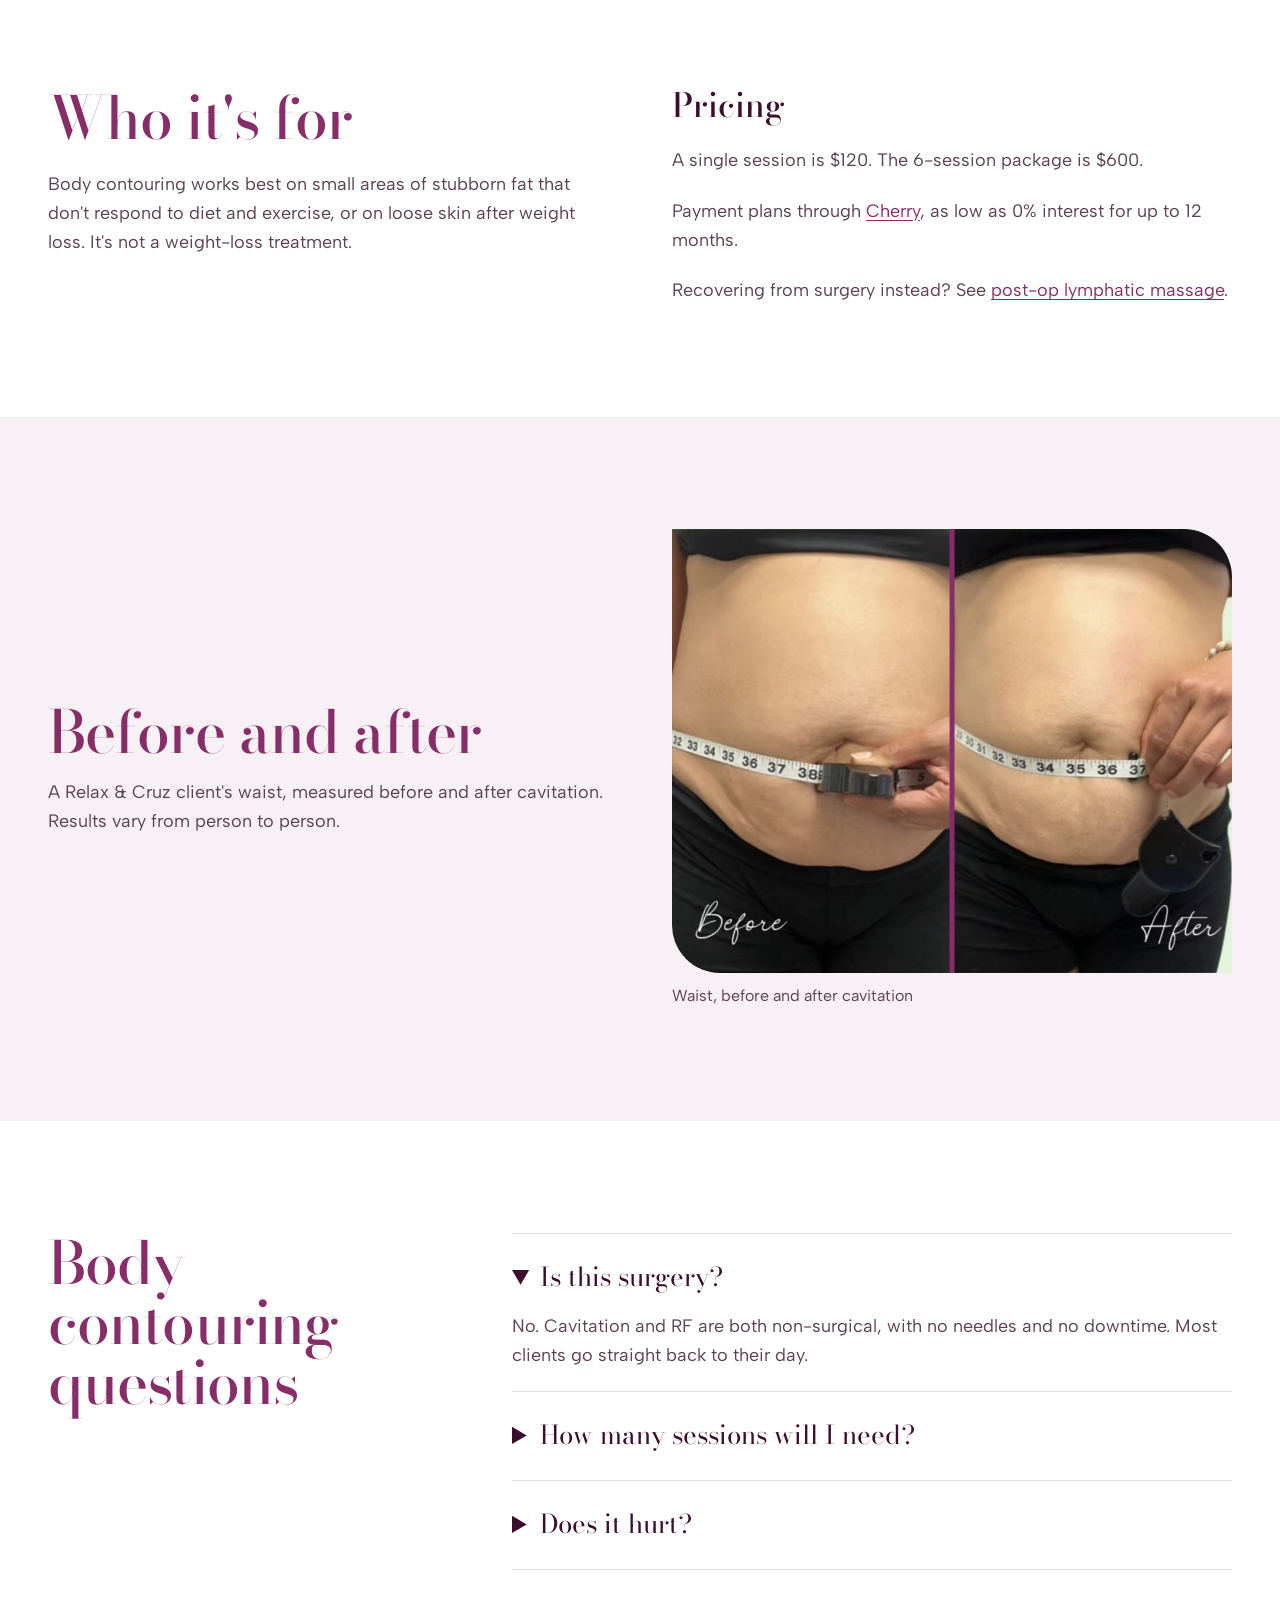
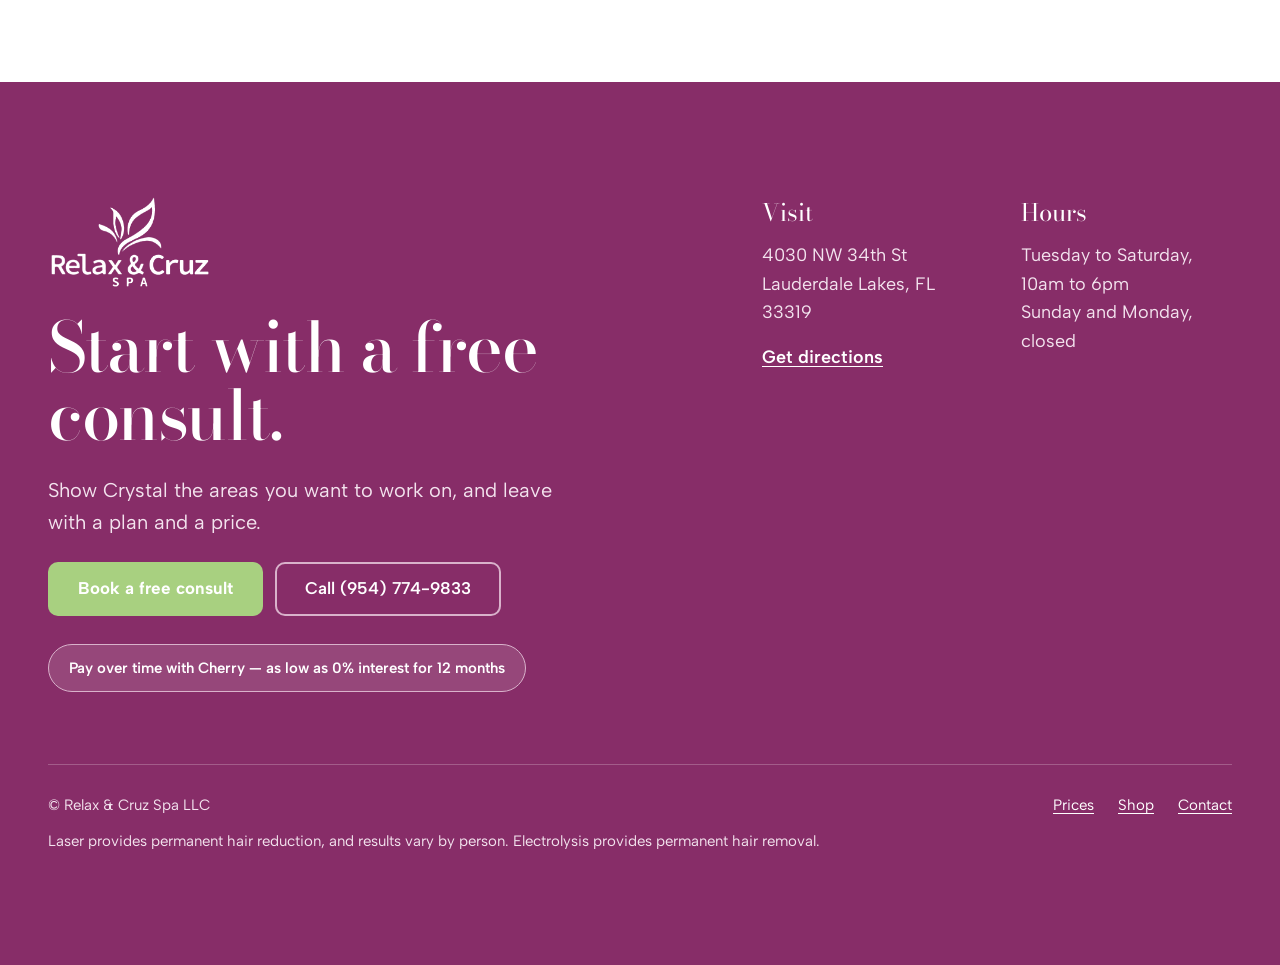
==== commit a98a561a: "Add Crystal's cavitation before-and-after to Body contouring Co-Authored-By: Claude Opus 5.5 (1M con" ====
--- a/body-contouring/index.html
+++ b/body-contouring/index.html
@@ -11,6 +11,9 @@
 <meta property="og:title" content="Non-surgical body contouring">
 <meta property="og:description" content="Ultrasonic cavitation and RF skin tightening for stubborn areas and loose skin. No surgery, no downtime. Lauderdale Lakes, FL.">
 <meta property="og:url" content="https://www.relaxandcruzspa.com/body-contouring/">
+    <meta property="og:image" content="https://www.relaxandcruzspa.com/og-image.jpg">
+    <meta name="twitter:card" content="summary_large_image">
+    <meta name="twitter:image" content="https://www.relaxandcruzspa.com/og-image.jpg">
 <meta name="theme-color" content="#872D68">
 <link rel="icon" type="image/png" href="../favicon.png">
 <link rel="apple-touch-icon" href="../apple-touch-icon.png">
@@ -179,7 +182,20 @@
   </div>
 </section>
 
-<section class="section bg-tint">
+<section id="results" class="section bg-tint">
+  <div class="wrap split">
+    <div class="stack" style="gap:16px">
+      <h2 class="h2">Before and after</h2>
+      <p class="muted">A Relax &amp; Cruz client's waist, measured before and after cavitation. Results vary from person to person.</p>
+    </div>
+    <figure class="result">
+      <img src="../images/ba-cavitation.jpg" alt="A client's waist measured with a tape before and after cavitation, with a smaller measurement after" width="908" height="720" loading="lazy">
+      <figcaption>Waist, before and after cavitation</figcaption>
+    </figure>
+  </div>
+</section>
+
+<section class="section">
   <div class="wrap faq">
     <h2 class="h2">Body contouring questions</h2>
     <div class="faq-list">
--- a/styles.css
+++ b/styles.css
@@ -390,6 +390,20 @@
   .offer-card--compact .price { font-size: 44px; }
 }
 
+/* ===== Intro video in Crystal's portrait spot ===== */
+.about-video { position: relative; display: block; }
+@media (min-width: 721px) { .about-video { height: 660px; max-width: 440px; margin-inline: auto; } }
+.about-video video { display: block; object-position: 50% 20%; }
+.sound-btn {
+  position: absolute; bottom: 20px; left: 50%; transform: translateX(-50%); z-index: 2;
+  display: inline-flex; align-items: center; gap: 8px; white-space: nowrap;
+  padding: 10px 16px; border: 0; border-radius: 999px; cursor: pointer;
+  background: rgba(59, 14, 46, .78); color: var(--white);
+  font: 600 15px/1 var(--body);
+}
+.sound-btn:hover { background: var(--plum); }
+.sound-btn:focus-visible { outline: 3px solid var(--leaf); outline-offset: 2px; }
+
 /* ===== Cherry financing button (on plum booking section) ===== */
 .cherry-note {
   display: inline-flex; align-items: center; align-self: flex-start;
@@ -399,3 +413,15 @@
   text-decoration: none; min-height: 44px;
 }
 .cherry-note:hover { background: rgba(255,255,255,0.22); color: var(--white); }
+
+/* ===== LED light therapy clip beside its menu group ===== */
+.menu-group--media { display: grid; gap: 24px; }
+.menu-video { display: block; height: auto; max-width: 420px; aspect-ratio: 1 / 1; }
+@media (min-width: 1100px) {
+  .menu-group--media { grid-template-columns: minmax(0, 1fr) 260px; gap: 48px; align-items: start; }
+  .menu-video { aspect-ratio: 4 / 5; }
+}
+
+/* ===== Treatment videos in the results row ===== */
+.result video { display: block; width: 100%; aspect-ratio: 4 / 5; object-fit: cover; border-radius: 0 48px 0 48px; }
+@media (min-width: 900px) { .results--pairs { grid-template-columns: repeat(2, minmax(0, 1fr)); } }
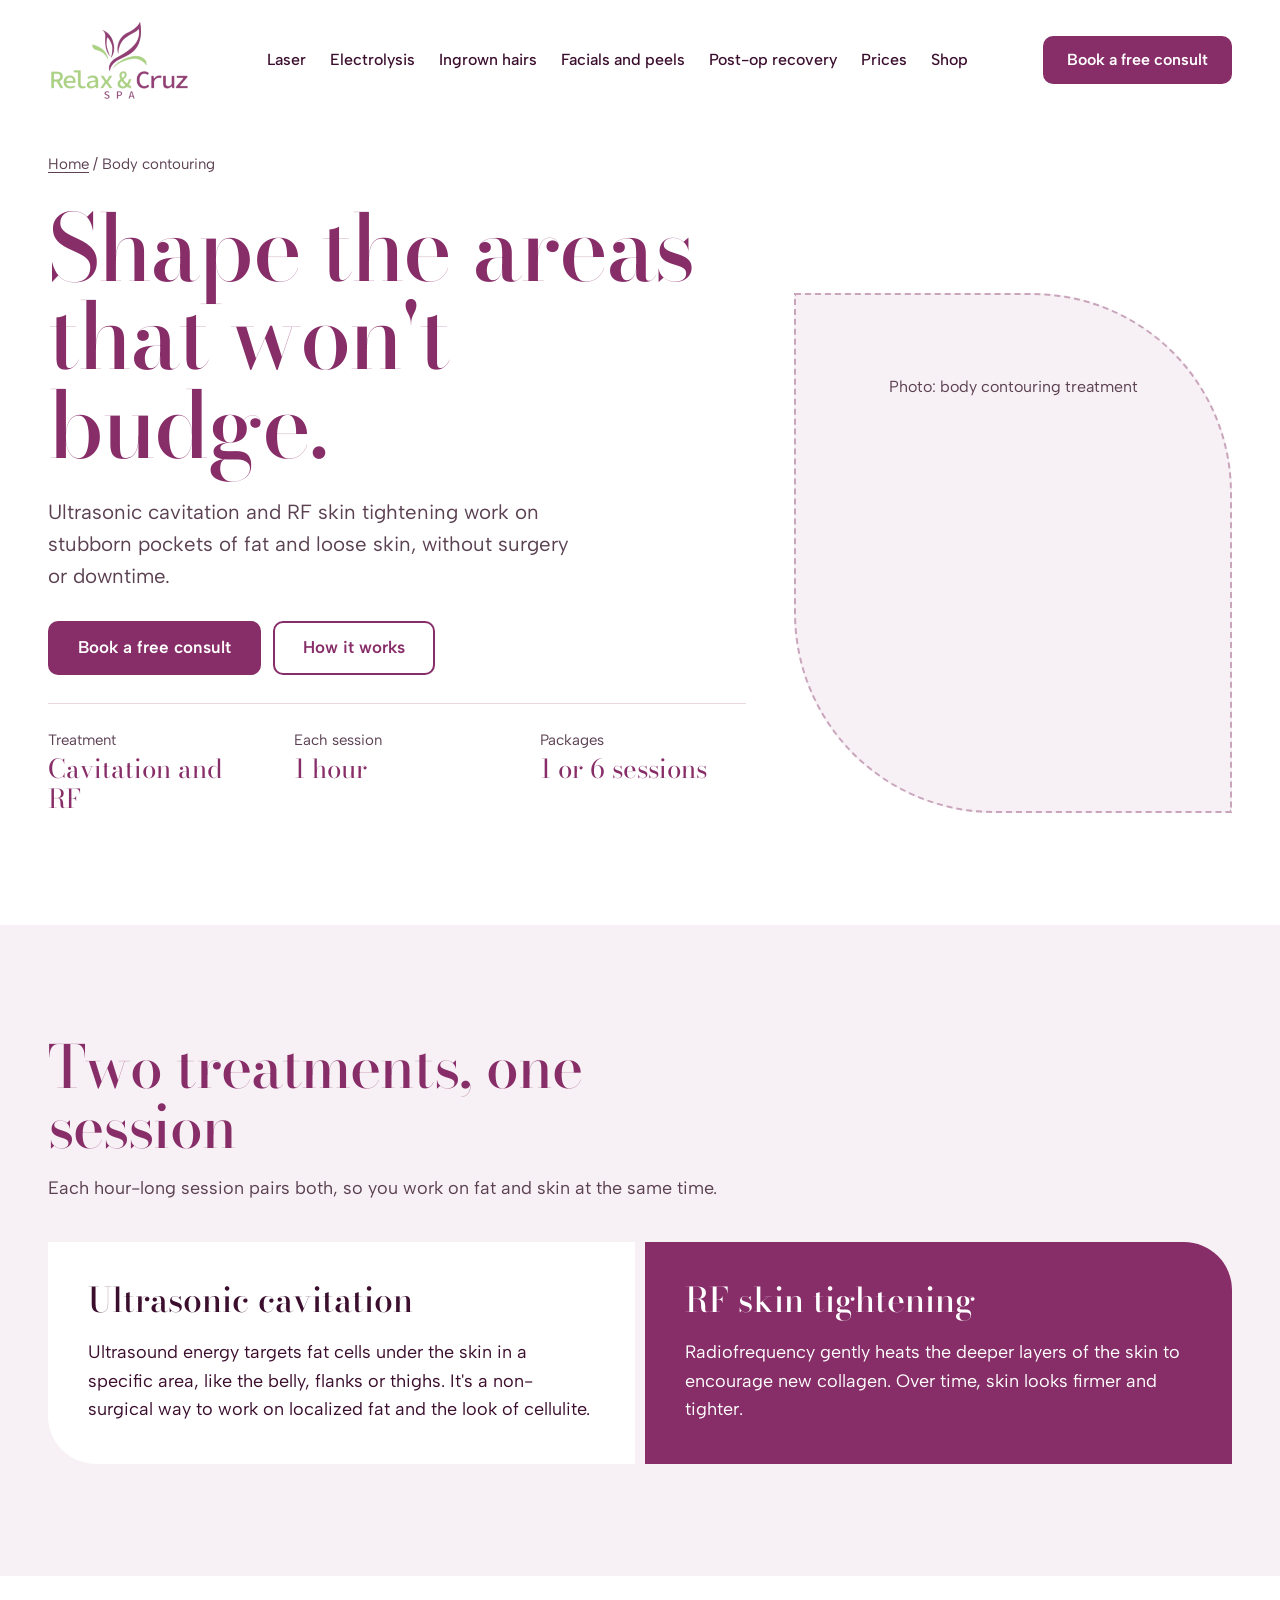
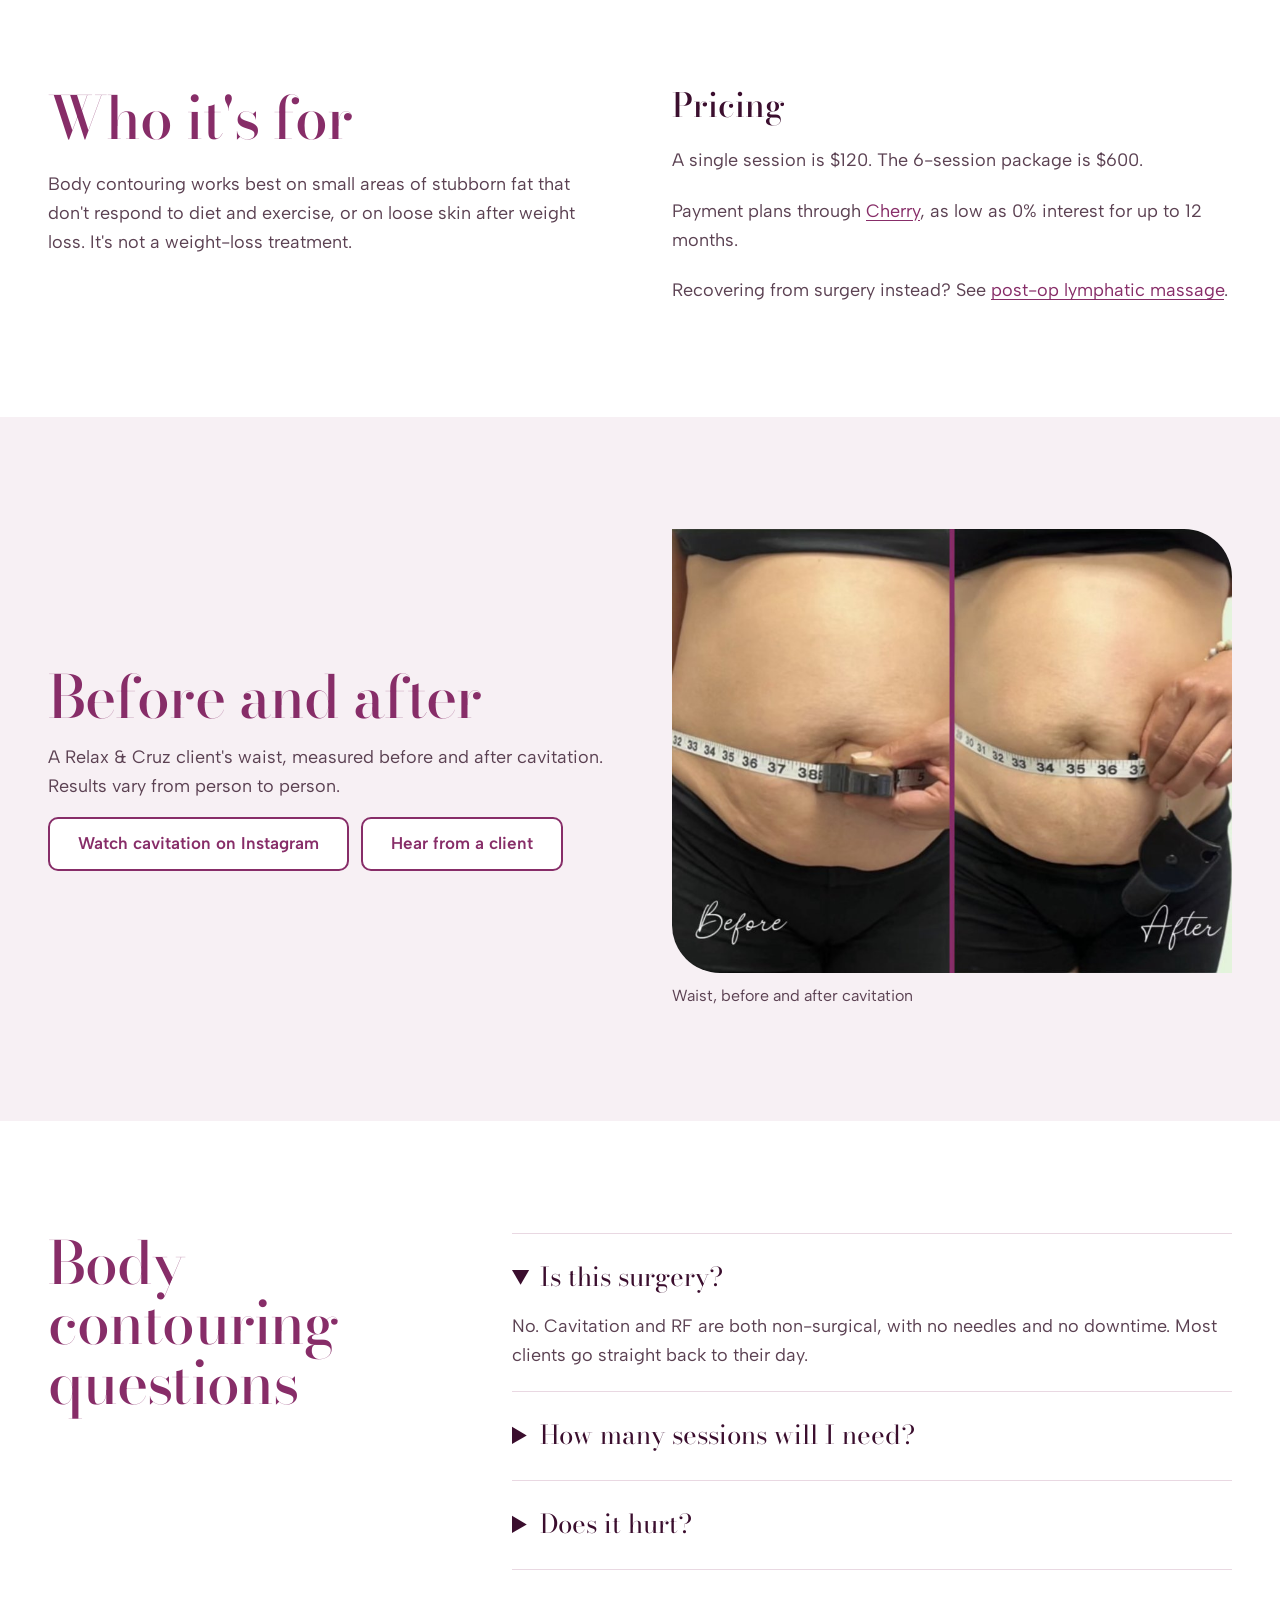
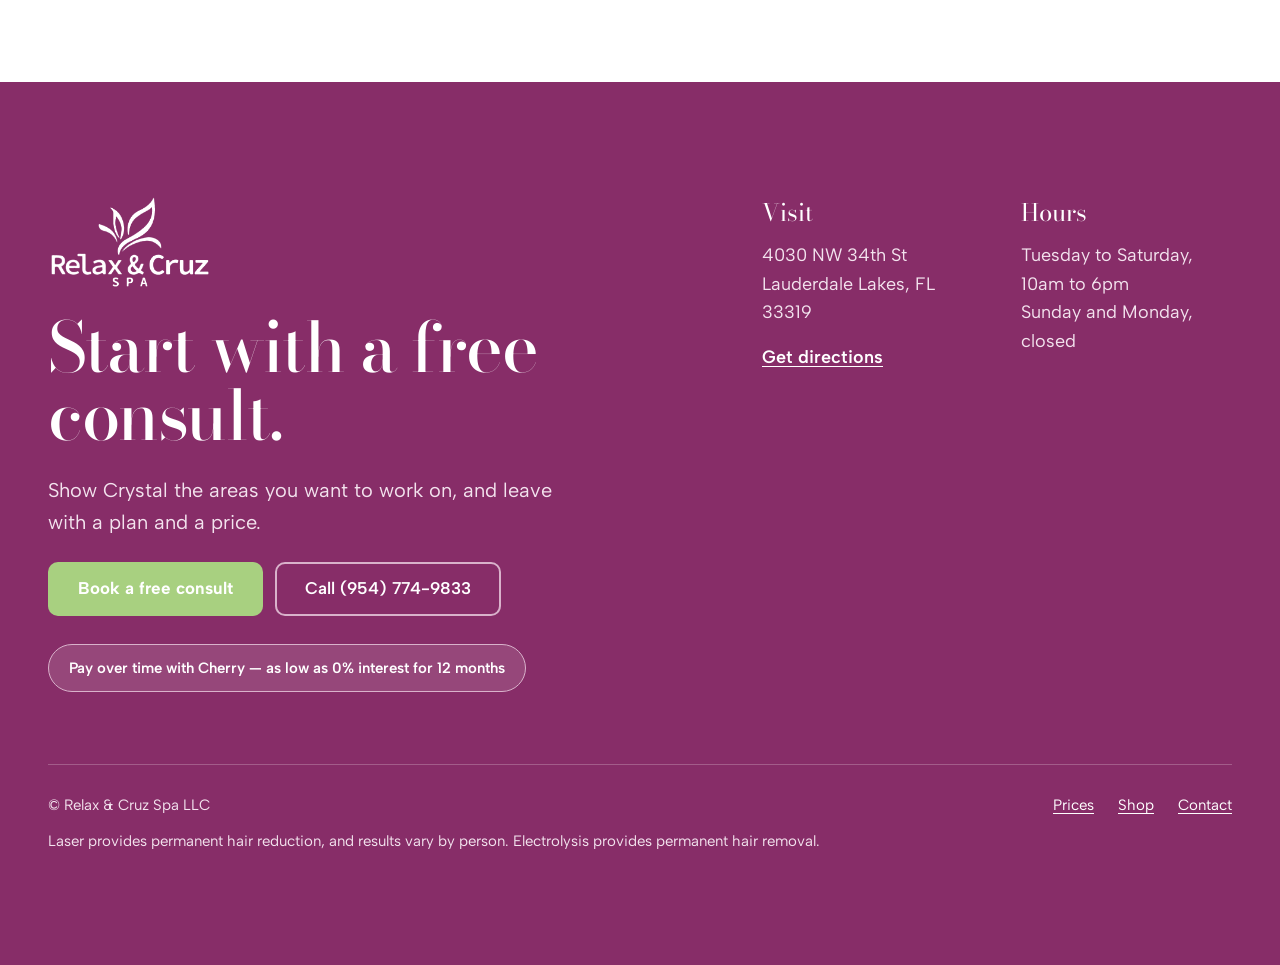
==== commit e5bdd314: "Link Crystal's cavitation and client testimonial reels on Body contouring Co-Authored-By: Claude Opu" ====
--- a/body-contouring/index.html
+++ b/body-contouring/index.html
@@ -187,6 +187,10 @@
     <div class="stack" style="gap:16px">
       <h2 class="h2">Before and after</h2>
       <p class="muted">A Relax &amp; Cruz client's waist, measured before and after cavitation. Results vary from person to person.</p>
+      <div class="btn-row">
+        <a class="btn btn-outline" href="https://www.instagram.com/reel/DTlGiS6EY47/" target="_blank" rel="noopener">Watch cavitation on Instagram</a>
+        <a class="btn btn-outline" href="https://www.instagram.com/reel/DMnLSwTMI8R/" target="_blank" rel="noopener">Hear from a client</a>
+      </div>
     </div>
     <figure class="result">
       <img src="../images/ba-cavitation.jpg" alt="A client's waist measured with a tape before and after cavitation, with a smaller measurement after" width="908" height="720" loading="lazy">
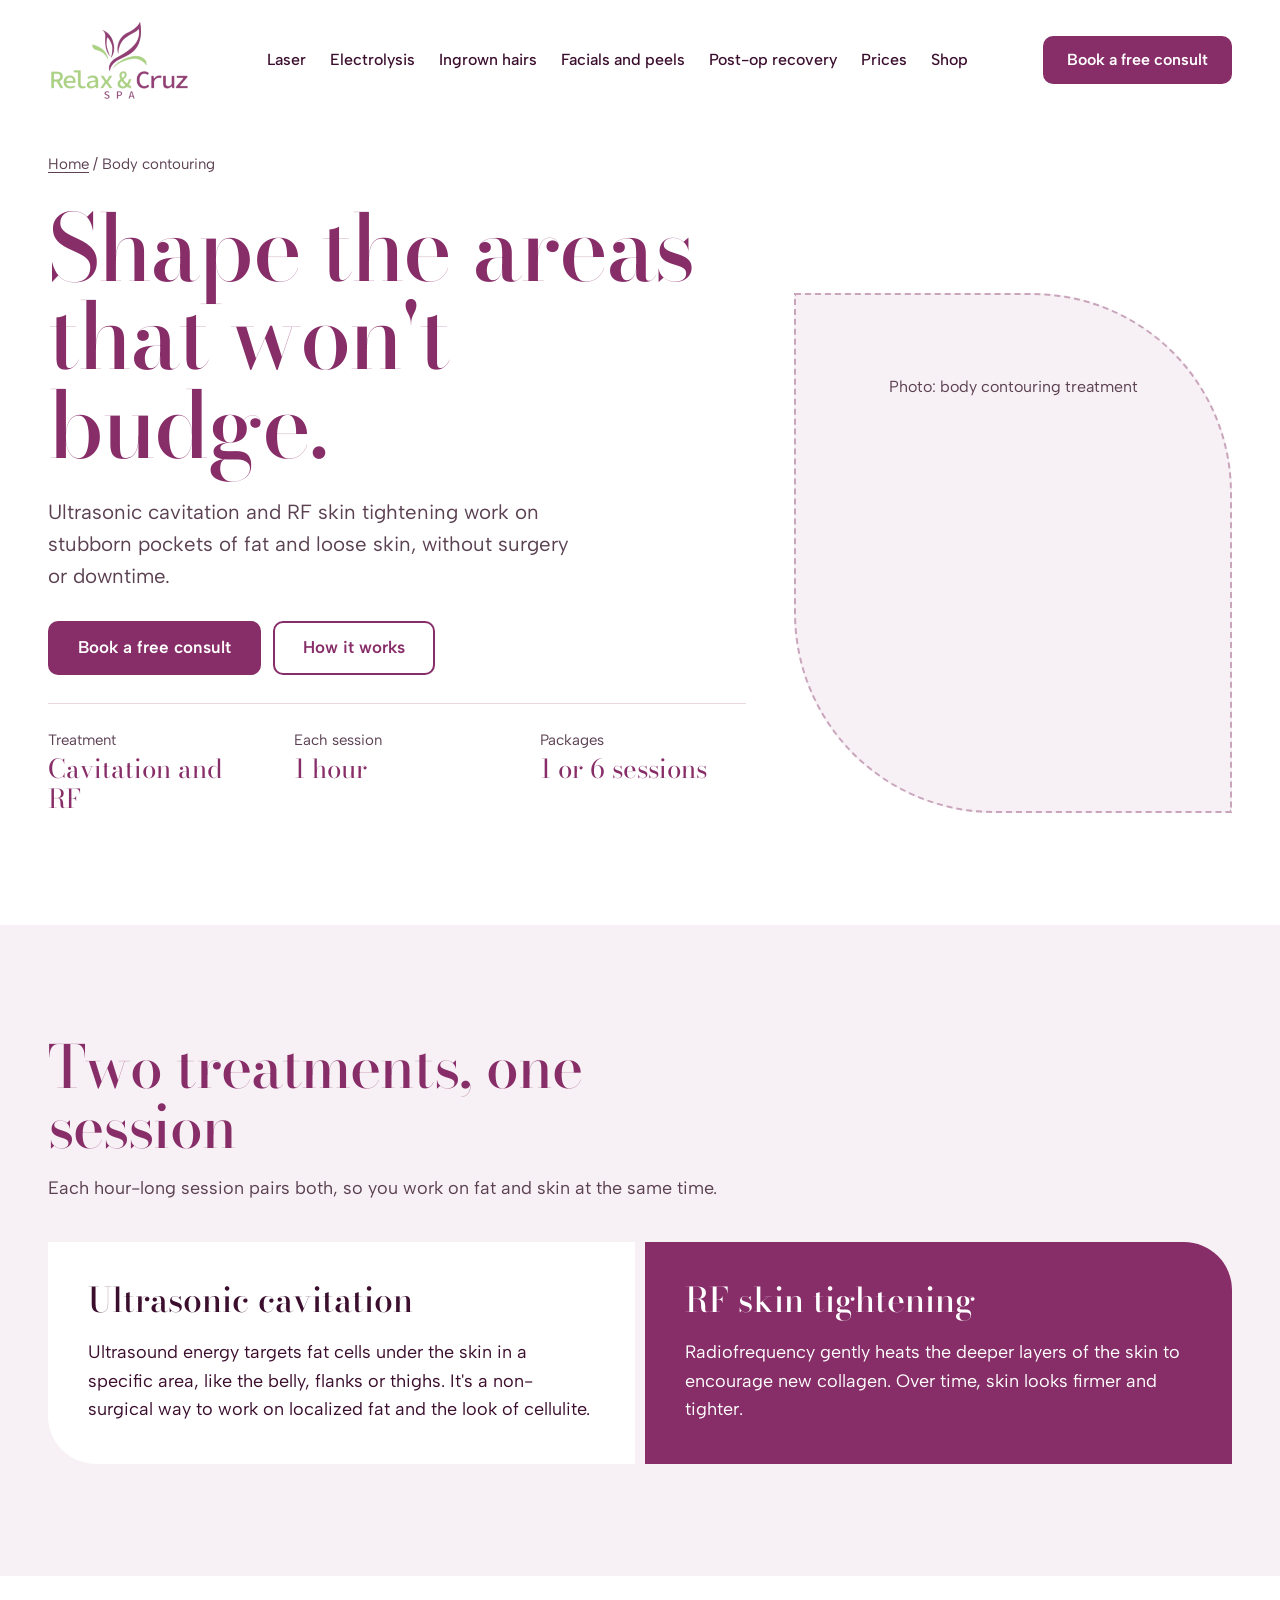
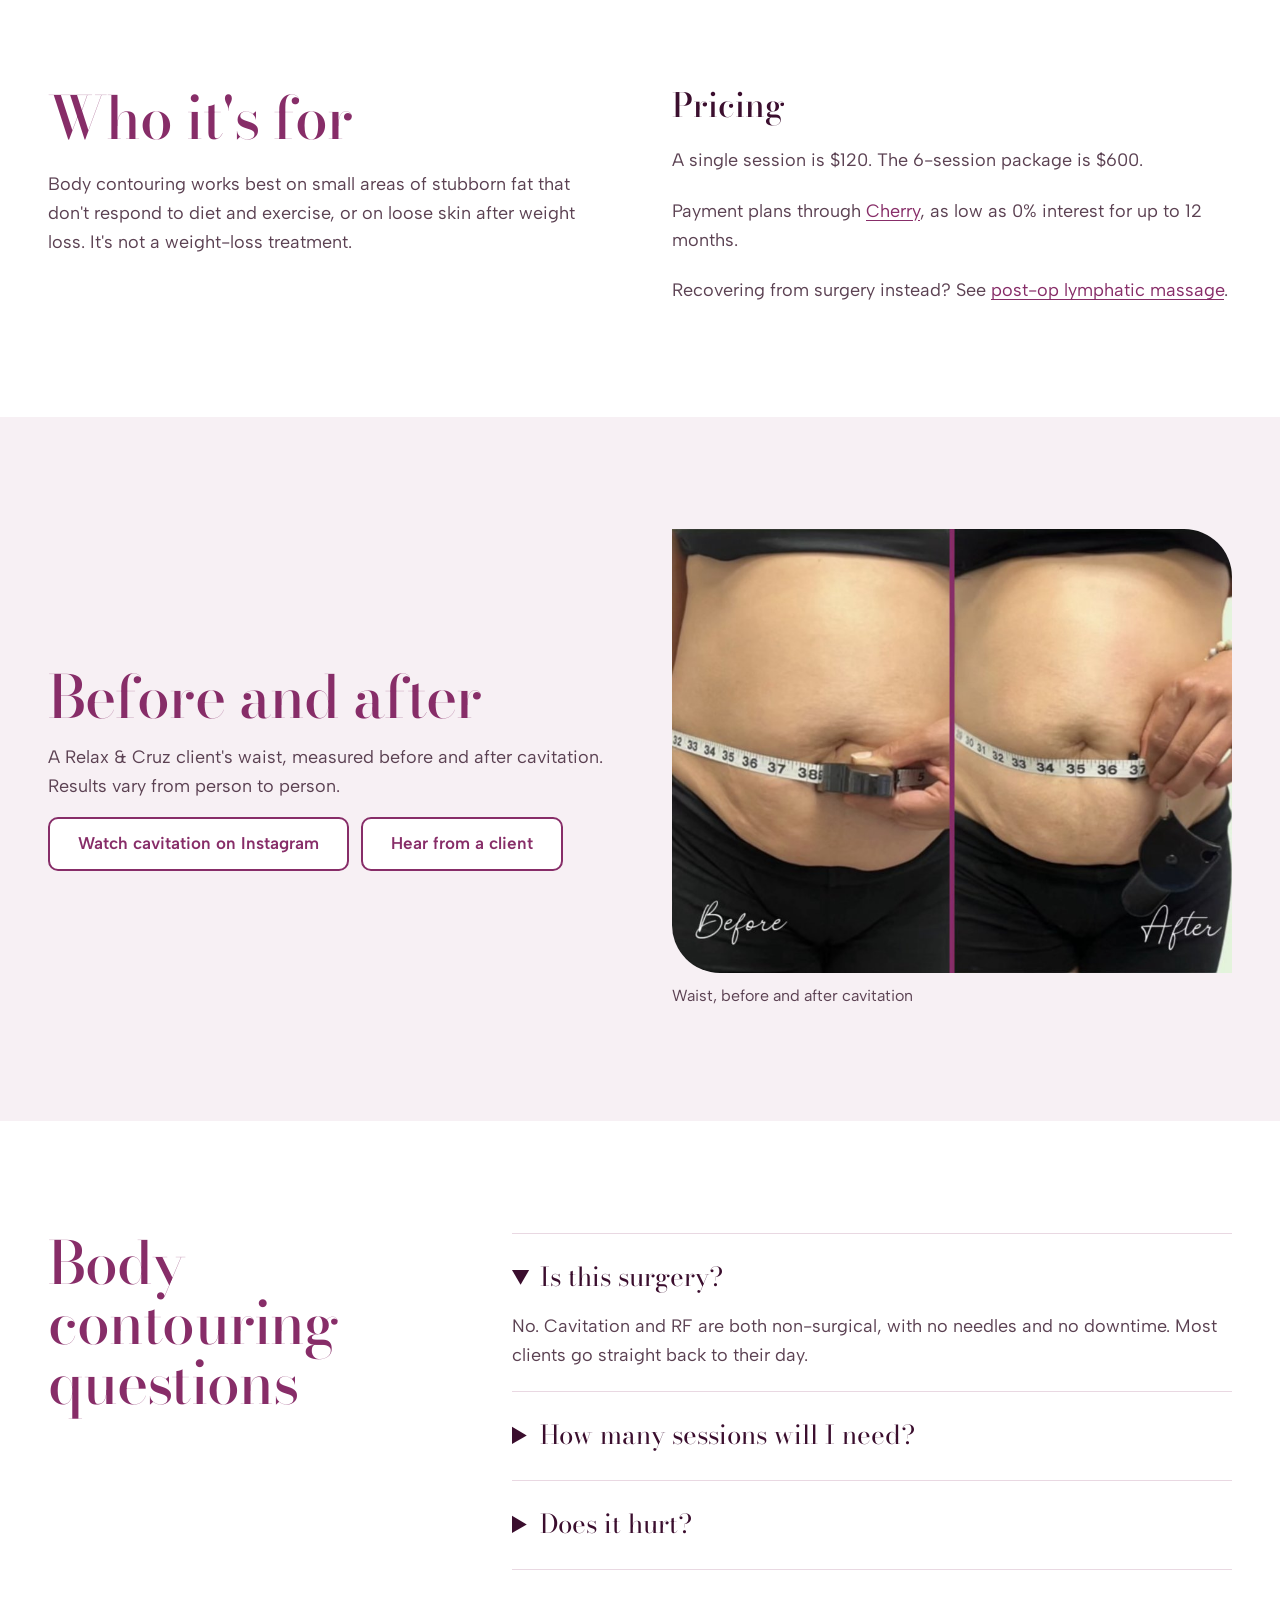
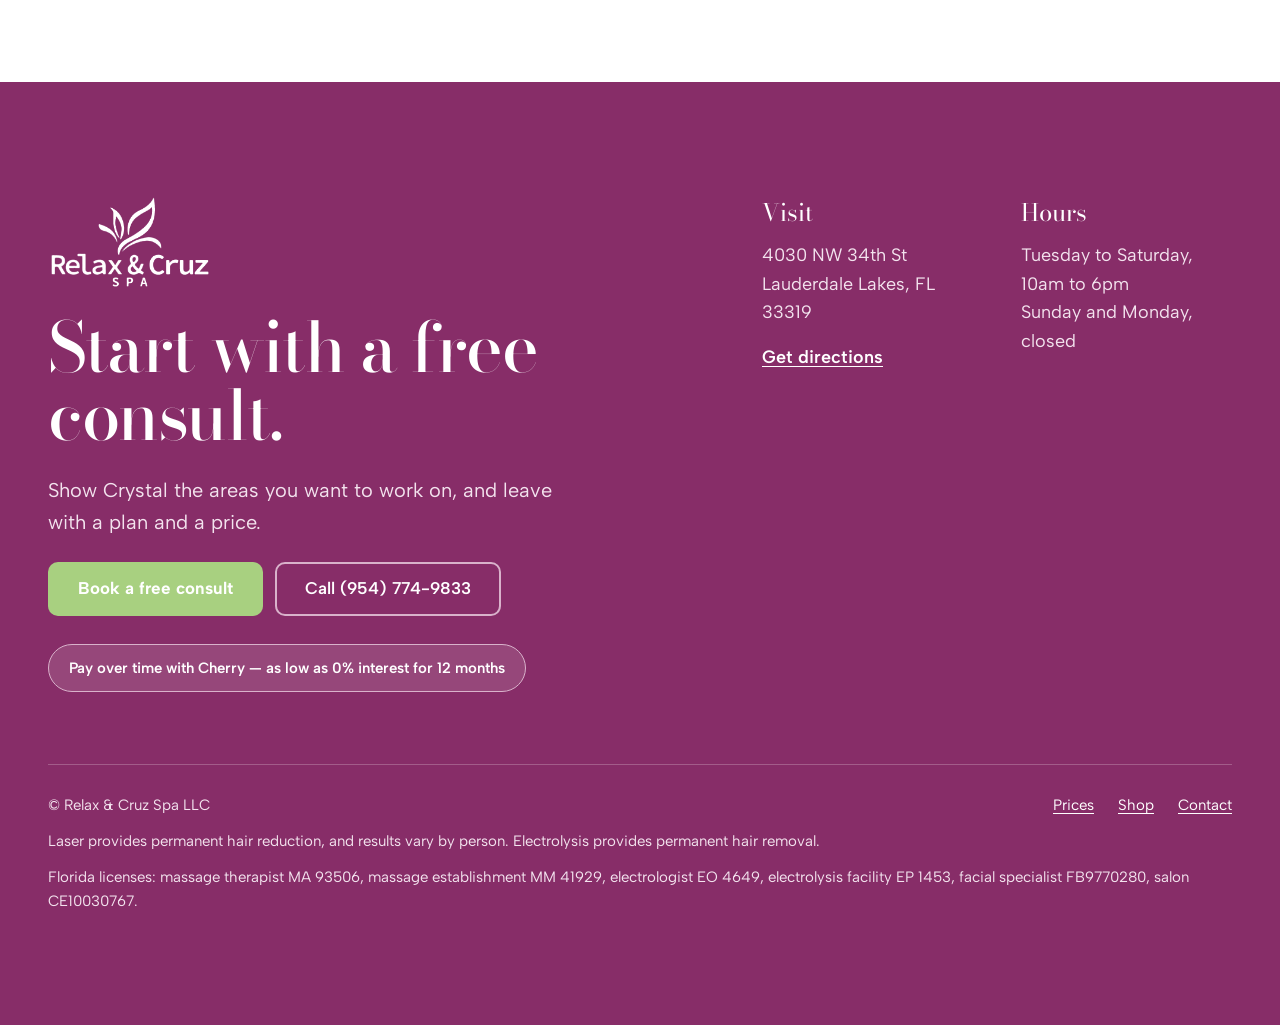
==== commit c7b67c7c: "Add bio photo, license numbers, new chin before and after, electrolysis clip - Sharpened photo of Cr" ====
--- a/body-contouring/index.html
+++ b/body-contouring/index.html
@@ -252,6 +252,7 @@
         <a href="../contact/">Contact</a>
       </nav>
       <p class="legal">Laser provides permanent hair reduction, and results vary by person. Electrolysis provides permanent hair removal.</p>
+      <p class="legal">Florida licenses: massage therapist MA 93506, massage establishment MM 41929, electrologist EO 4649, electrolysis facility EP 1453, facial specialist FB9770280, salon CE10030767.</p>
     </footer>
   </div>
 </section>
--- a/styles.css
+++ b/styles.css
@@ -425,3 +425,5 @@
 /* ===== Treatment videos in the results row ===== */
 .result video { display: block; width: 100%; aspect-ratio: 4 / 5; object-fit: cover; border-radius: 0 48px 0 48px; }
 @media (min-width: 900px) { .results--pairs { grid-template-columns: repeat(2, minmax(0, 1fr)); } }
+/* ===== Short treatment clip under a section's text ===== */
+.result--clip { max-width: 280px; margin-top: 8px; }
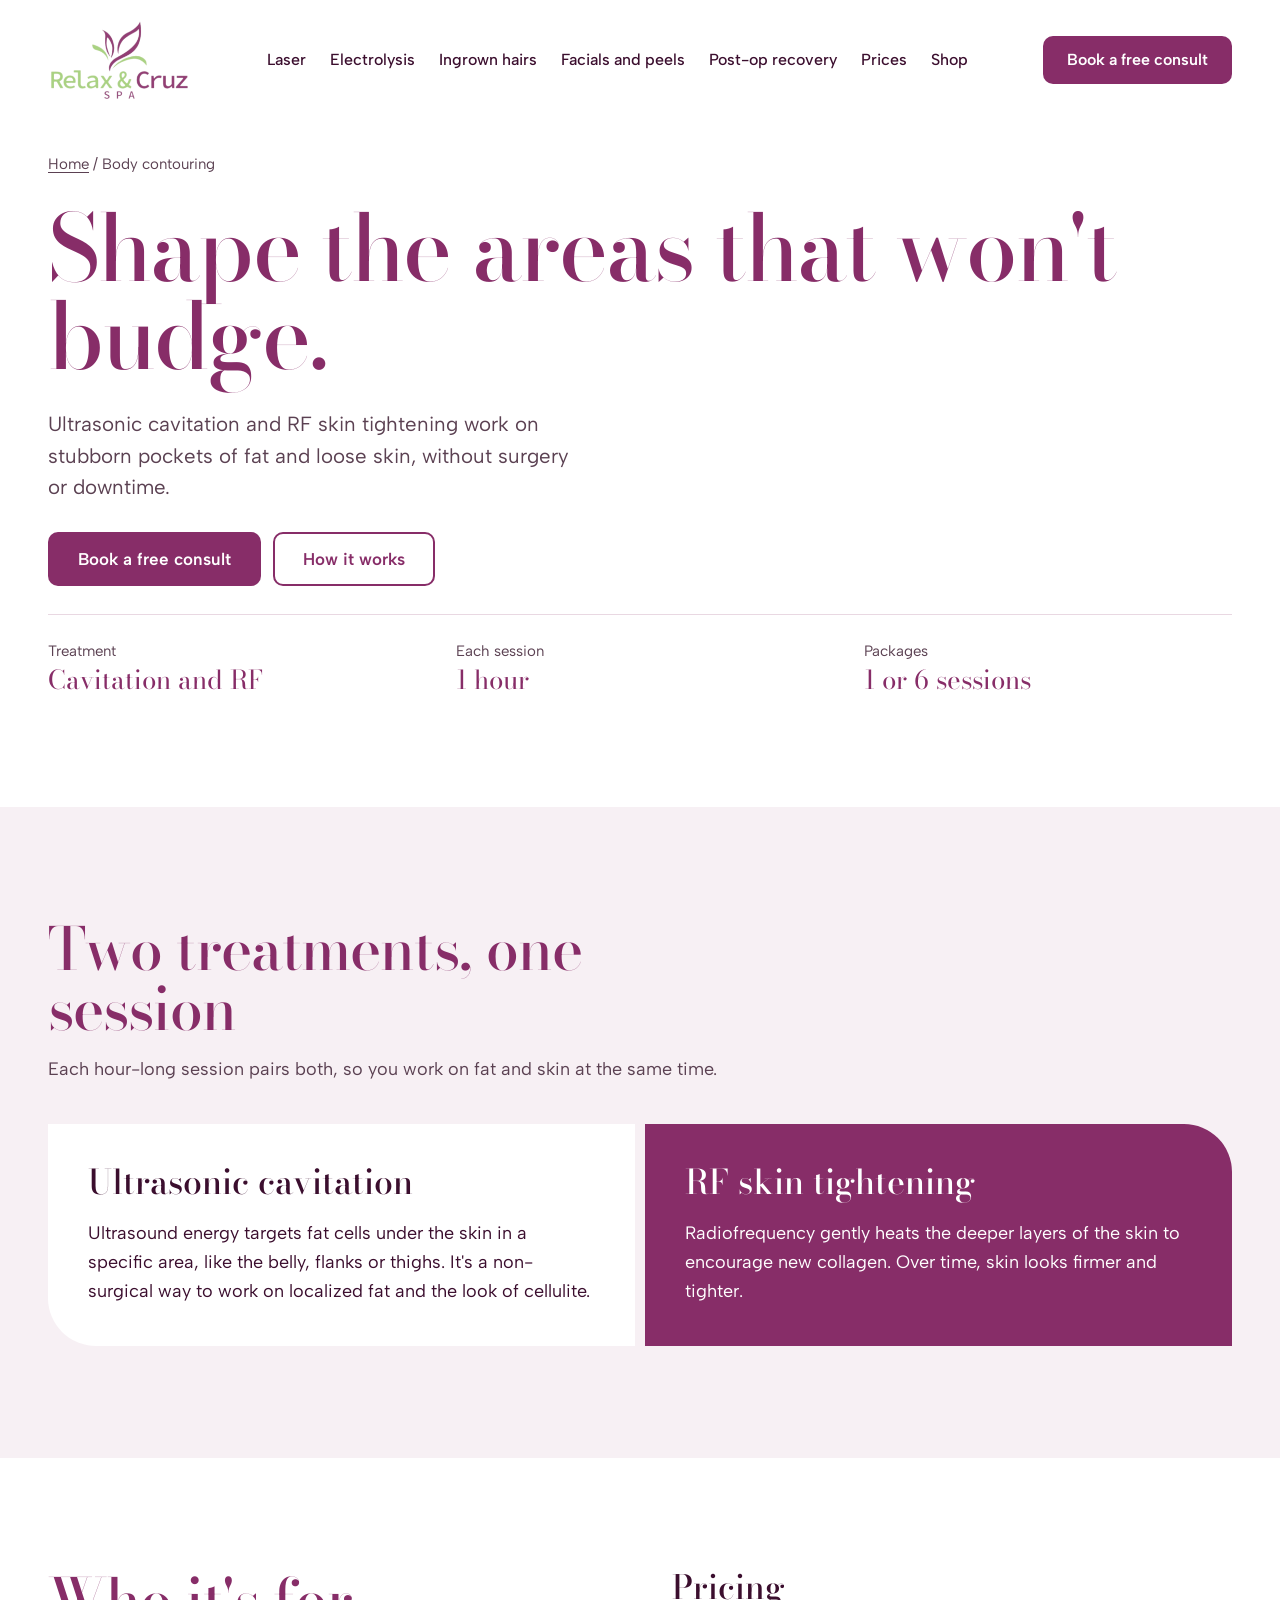
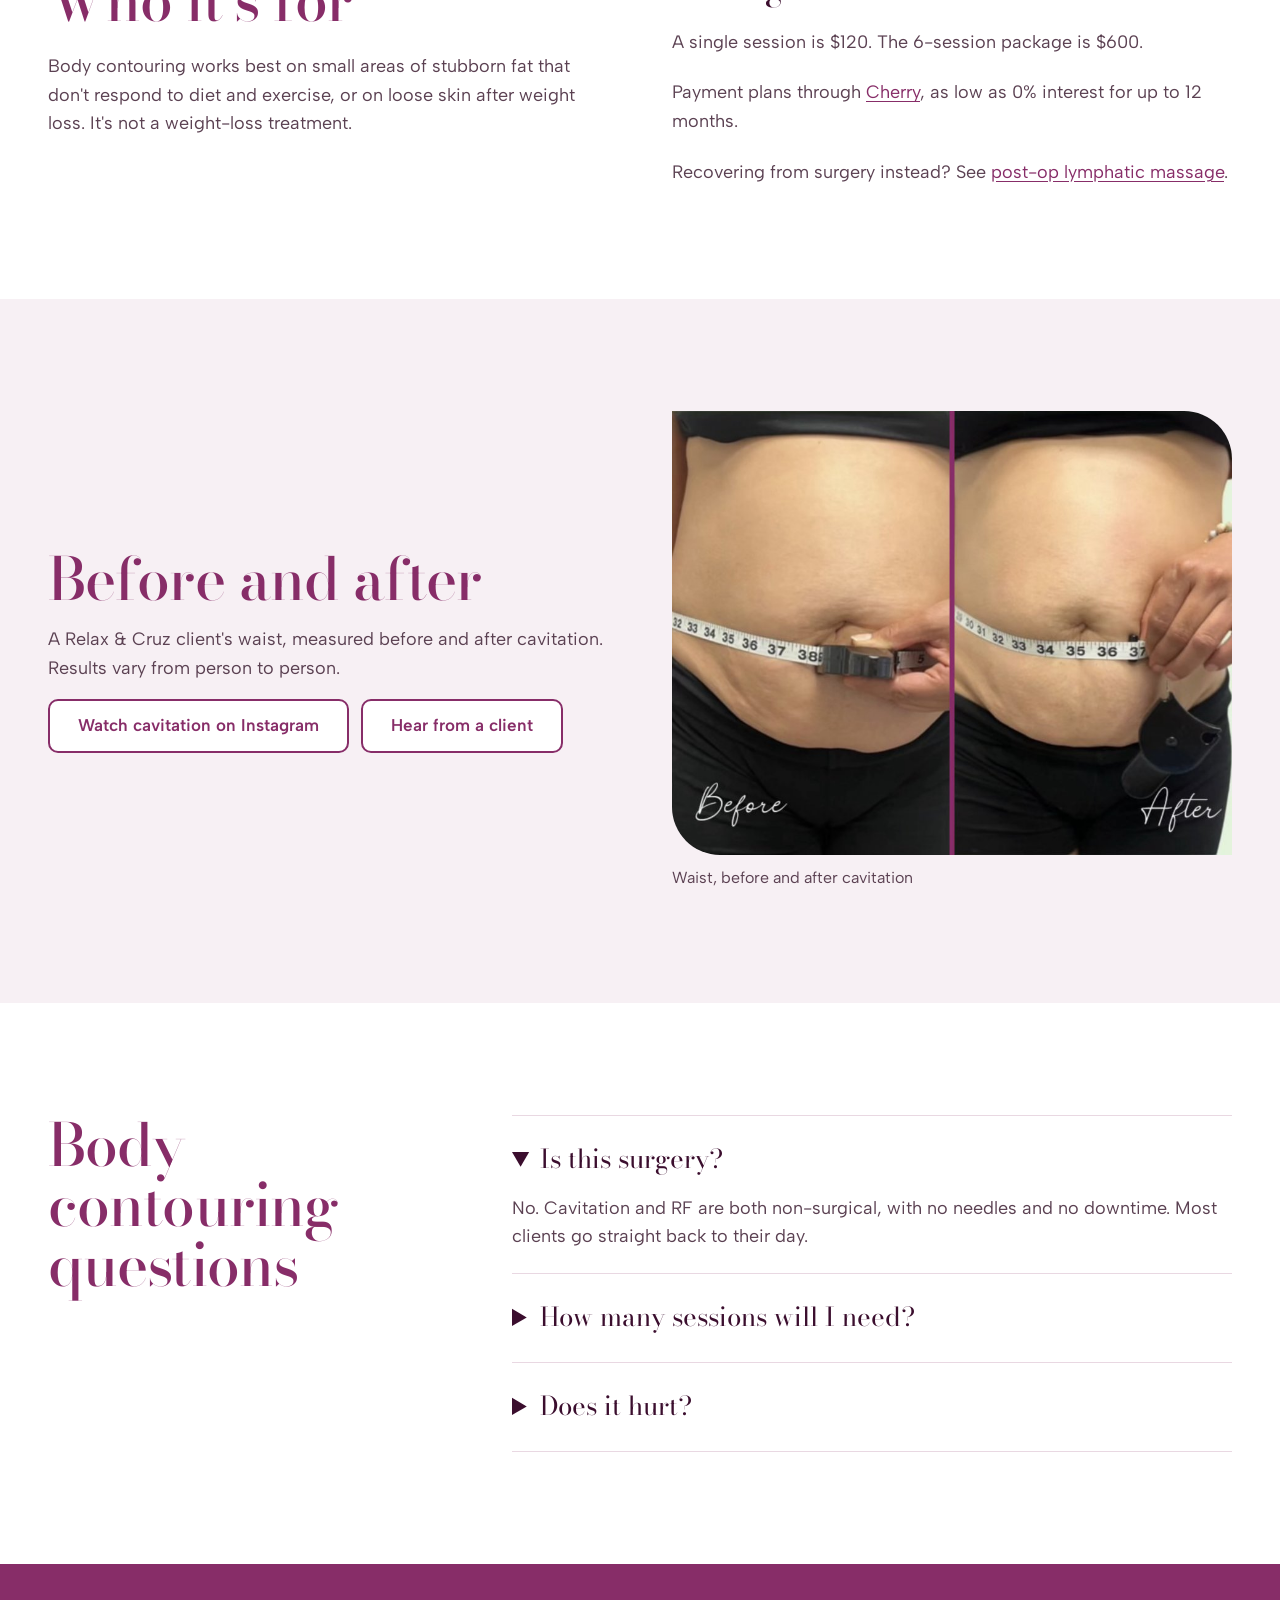
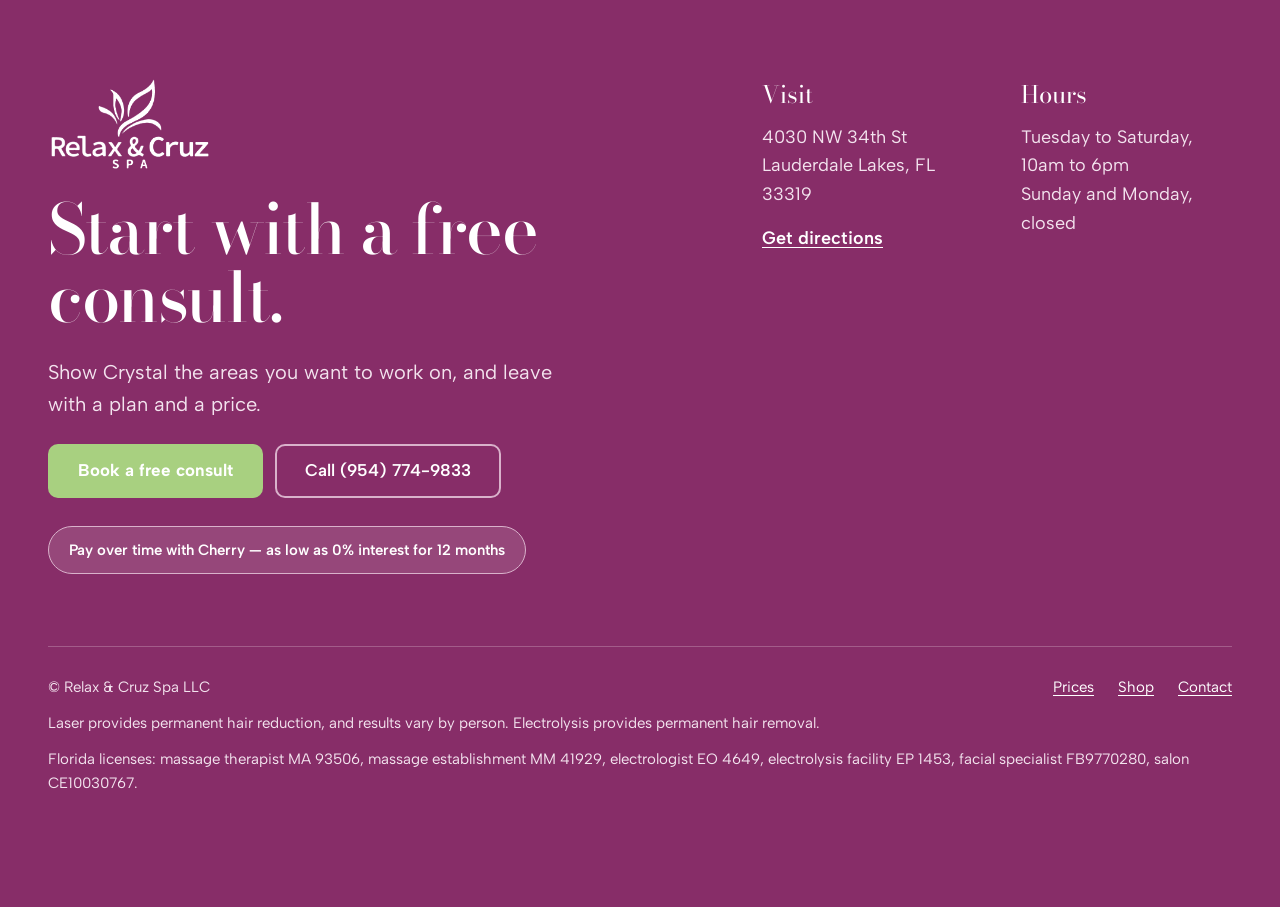
==== commit 6e577763: "Hide the bio and body-contouring photo placeholders before going live The homepage bio paragraph and" ====
--- a/body-contouring/index.html
+++ b/body-contouring/index.html
@@ -139,12 +139,6 @@
         <div><dt>Packages</dt><dd>1 or 6 sessions</dd></div>
       </dl>
     </div>
-    <div class="hero-media">
-      <div class="hero-frame">
-        <!-- TODO before launch: replace this placeholder with a real photo: <img class="photo leaf-lg" src="../FILE.jpg" alt="..."> -->
-        <div class="ph leaf-lg">Photo: body contouring treatment</div>
-      </div>
-    </div>
   </div>
 </section>
 
--- a/styles.css
+++ b/styles.css
@@ -391,7 +391,7 @@
 }
 
 /* ===== Intro video in Crystal's portrait spot ===== */
-.about-video { position: relative; display: block; }
+.about-video { position: relative; }
 @media (min-width: 721px) { .about-video { height: 660px; max-width: 440px; margin-inline: auto; } }
 .about-video video { display: block; object-position: 50% 20%; }
 .sound-btn {
@@ -403,6 +403,10 @@
 }
 .sound-btn:hover { background: var(--plum); }
 .sound-btn:focus-visible { outline: 3px solid var(--leaf); outline-offset: 2px; }
+.intro-seek { display: flex; align-items: center; gap: 14px; margin-top: 16px; }
+@media (min-width: 721px) { .intro-seek { max-width: 440px; margin-inline: auto; } }
+.intro-seek input { flex: 1; min-width: 0; height: 32px; margin: 0; accent-color: var(--plum); cursor: pointer; }
+.intro-time { font: 600 14px/1 var(--body); color: var(--text); font-variant-numeric: tabular-nums; white-space: nowrap; }
 
 /* ===== Cherry financing button (on plum booking section) ===== */
 .cherry-note {
@@ -413,17 +417,3 @@
   text-decoration: none; min-height: 44px;
 }
 .cherry-note:hover { background: rgba(255,255,255,0.22); color: var(--white); }
-
-/* ===== LED light therapy clip beside its menu group ===== */
-.menu-group--media { display: grid; gap: 24px; }
-.menu-video { display: block; height: auto; max-width: 420px; aspect-ratio: 1 / 1; }
-@media (min-width: 1100px) {
-  .menu-group--media { grid-template-columns: minmax(0, 1fr) 260px; gap: 48px; align-items: start; }
-  .menu-video { aspect-ratio: 4 / 5; }
-}
-
-/* ===== Treatment videos in the results row ===== */
-.result video { display: block; width: 100%; aspect-ratio: 4 / 5; object-fit: cover; border-radius: 0 48px 0 48px; }
-@media (min-width: 900px) { .results--pairs { grid-template-columns: repeat(2, minmax(0, 1fr)); } }
-/* ===== Short treatment clip under a section's text ===== */
-.result--clip { max-width: 280px; margin-top: 8px; }
